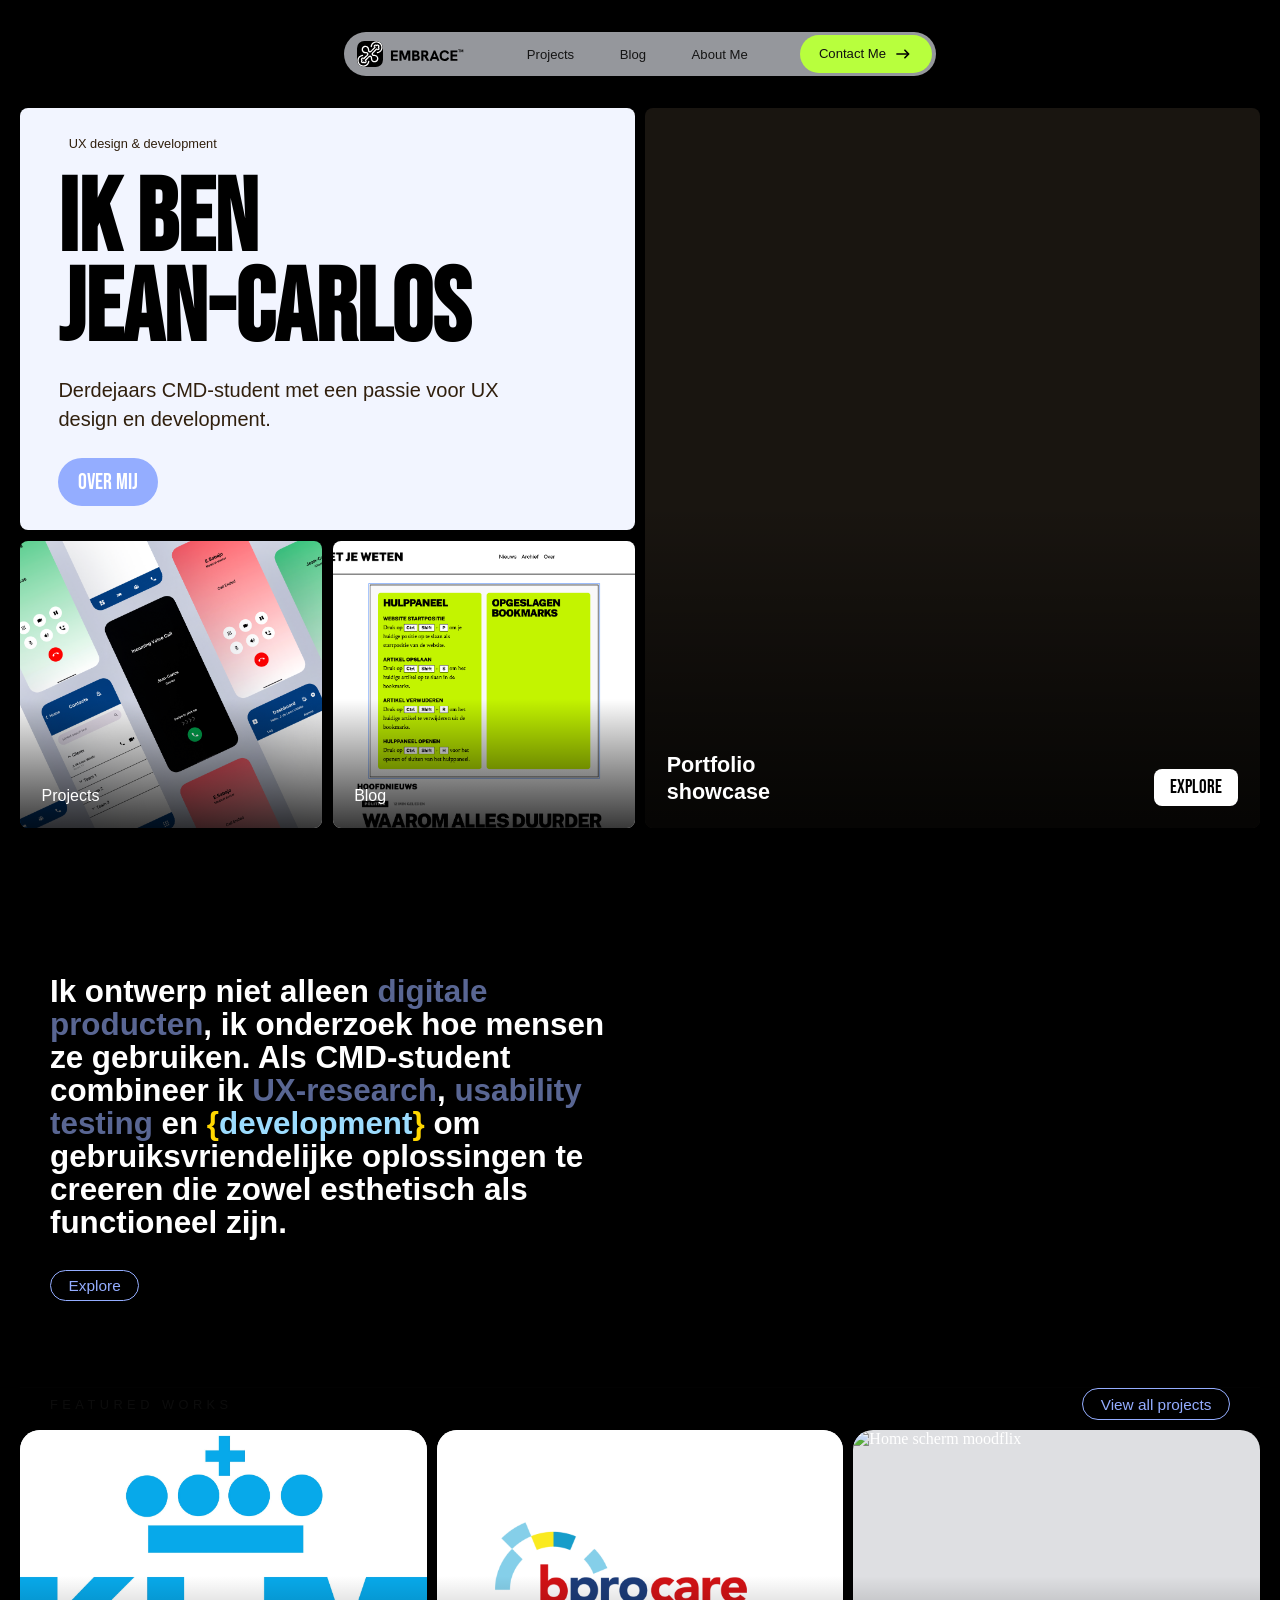
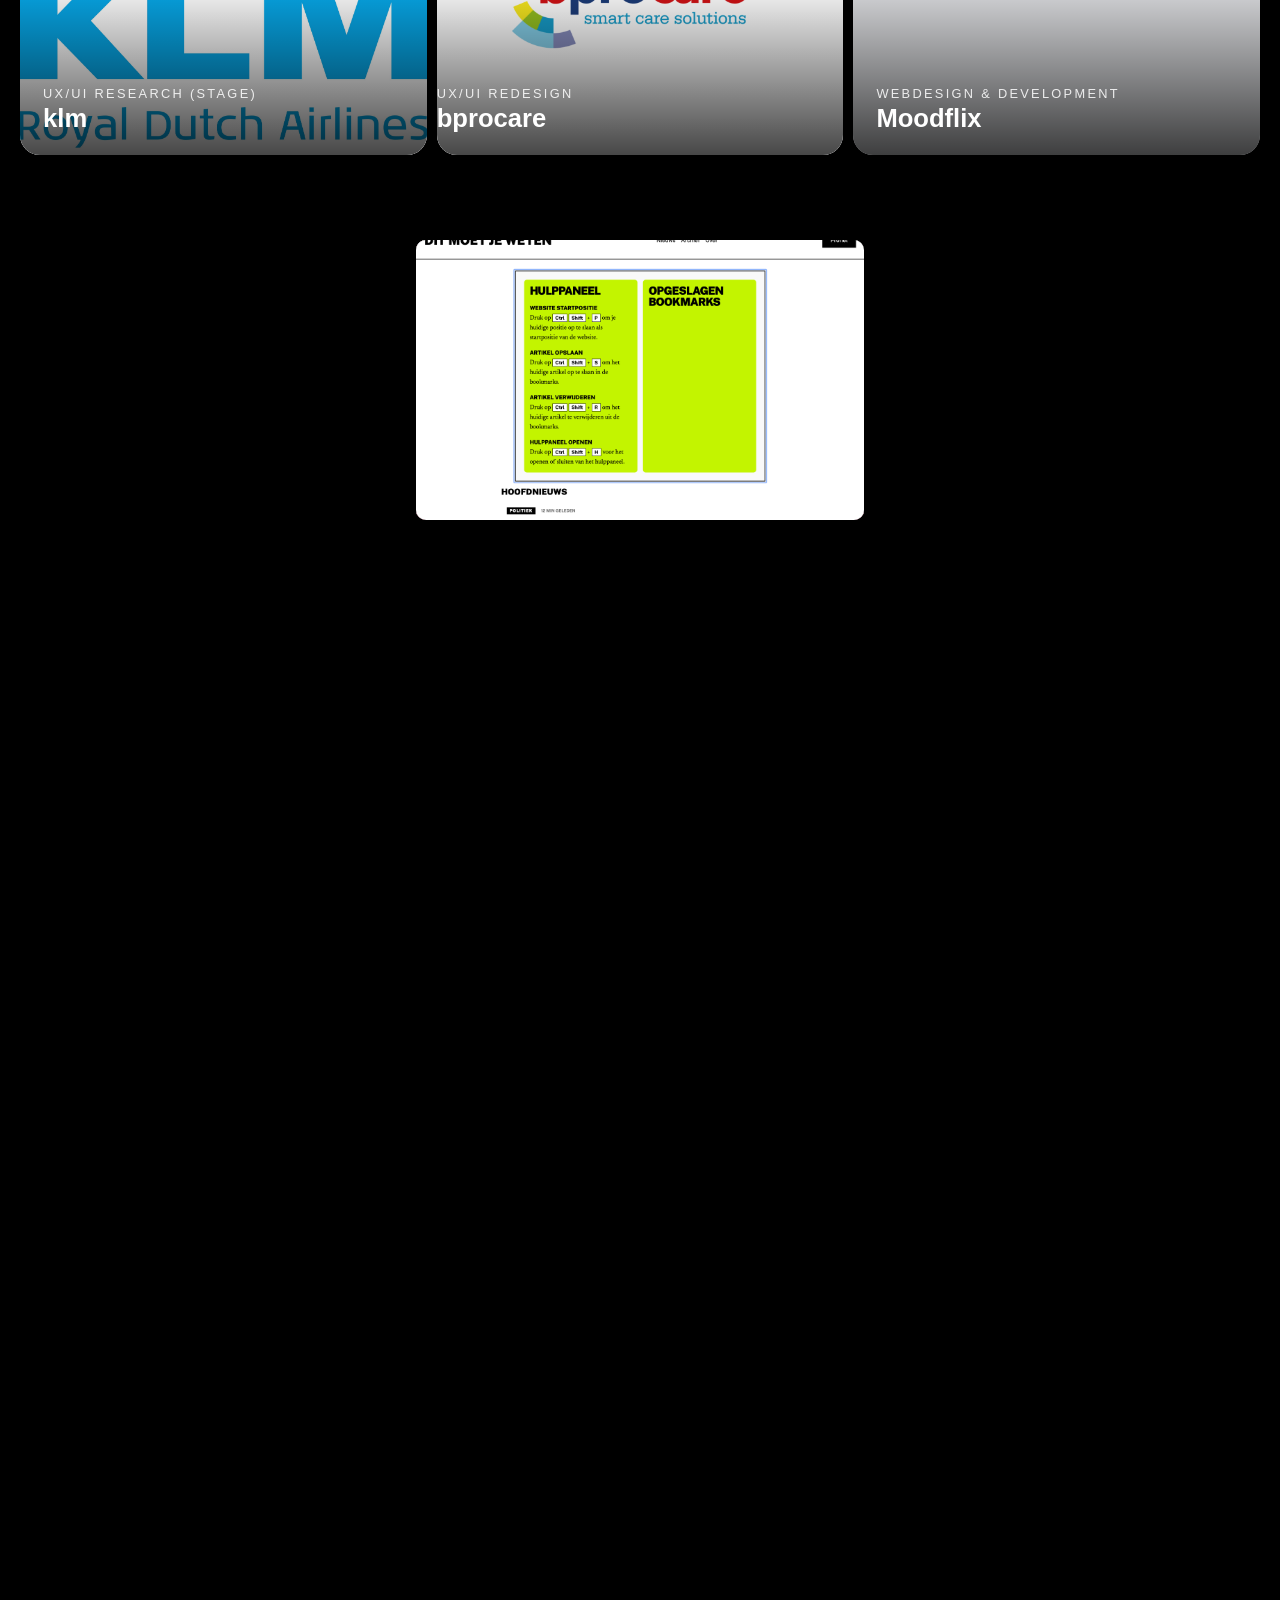
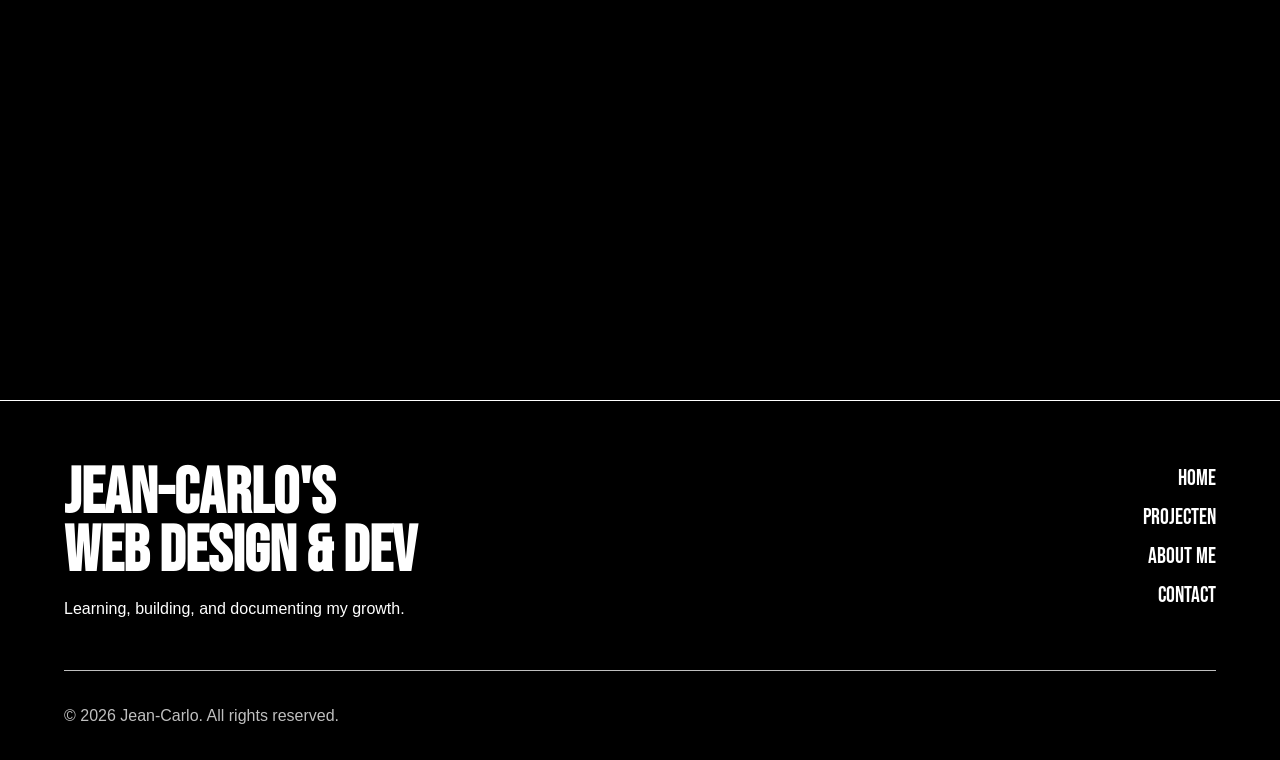
==== index.html @ e0db56c1 "Add Blog page, embed video and tweak hero/nav Add a new Blog.html stub and add the video asset used " ====
<!DOCTYPE html>
<html lang="nl">
<head>
    <meta charset="UTF-8">
    <meta name="viewport" content="width=device-width, initial-scale=1.0">
    <title>Jean-Carlos</title>
    <link rel="icon" href="images/logo.svg?v=20260613-rounded-2" type="image/svg+xml" sizes="any">
    <link rel="stylesheet" href="styles.css">
    <script src="page-loader.js" defer></script>
    <script src="hamburger.js" defer></script>
</head>
<body>
    <div id="page-loader" aria-label="Pagina laden">
        <div class="loader-code" aria-hidden="true">
            <span class="loader-brace">&lbrace;</span>
            <span class="loader-word" data-loader-text="Jean-Carlos">Jean-Carlos</span>
            <span class="loader-brace">&rbrace;</span>
        </div>
    </div>

    <header>
        <nav>
            <a class="nav-brand" href="index.html" aria-label="Jean-Carlos home">
                <img src="images/logo.svg" alt="" aria-hidden="true">
                <svg width="63" height="13" viewBox="0 0 63 13" fill="none" xmlns="http://www.w3.org/2000/svg" aria-hidden="true" focusable="false">
                    <path d="M0.756 12V3.636H6.348V5.172H2.472V6.936H6.12V8.472H2.472V10.464H6.348V12H0.756ZM7.65834 12V3.636H10.1663L12.2303 9.528H11.9183L13.9823 3.636H16.4903V12H14.7743V5.652L14.9303 5.676L12.9143 11.256H11.2463L9.21834 5.676L9.37434 5.652V12H7.65834ZM18.006 12V3.636H21.042C21.882 3.636 22.542 3.824 23.022 4.2C23.502 4.576 23.742 5.092 23.742 5.748C23.742 6.132 23.666 6.472 23.514 6.768C23.362 7.056 23.15 7.288 22.878 7.464C23.326 7.648 23.658 7.912 23.874 8.256C24.09 8.6 24.198 9.02 24.198 9.516C24.198 10.292 23.954 10.9 23.466 11.34C22.978 11.78 22.306 12 21.45 12H18.006ZM19.722 10.428H21.306C22.09 10.428 22.482 10.1 22.482 9.444C22.482 9.132 22.382 8.892 22.182 8.724C21.99 8.548 21.714 8.46 21.354 8.46H19.722V10.428ZM19.722 6.924H21.066C21.37 6.924 21.606 6.844 21.774 6.684C21.942 6.524 22.026 6.304 22.026 6.024C22.026 5.768 21.938 5.568 21.762 5.424C21.594 5.28 21.354 5.208 21.042 5.208H19.722V6.924ZM25.3888 12V3.636H28.2448C28.9328 3.636 29.4848 3.736 29.9008 3.936C30.3248 4.136 30.6328 4.42 30.8248 4.788C31.0248 5.156 31.1248 5.588 31.1248 6.084C31.1248 6.876 30.8968 7.484 30.4408 7.908C29.9928 8.332 29.3568 8.568 28.5328 8.616C28.3248 8.616 28.1208 8.616 27.9208 8.616C27.7208 8.616 27.5568 8.616 27.4288 8.616H27.1048V12H25.3888ZM29.8888 12L27.8128 8.424L29.5768 8.22L31.8808 12H29.8888ZM27.1048 7.08H28.0648C28.2968 7.08 28.5128 7.056 28.7128 7.008C28.9208 6.96 29.0848 6.868 29.2048 6.732C29.3328 6.588 29.3968 6.38 29.3968 6.108C29.3968 5.828 29.3328 5.624 29.2048 5.496C29.0848 5.36 28.9208 5.272 28.7128 5.232C28.5128 5.192 28.2968 5.172 28.0648 5.172H27.1048V7.08ZM32.0873 12L35.5073 3.636H36.7793L40.1993 12H38.3273L36.1553 6.18L33.9593 12H32.0873ZM34.4393 10.476L34.9793 8.94H37.3193L37.8713 10.476H34.4393ZM44.3315 12.204C43.5315 12.204 42.8275 12.02 42.2195 11.652C41.6115 11.284 41.1355 10.772 40.7915 10.116C40.4555 9.46 40.2875 8.692 40.2875 7.812C40.2875 6.932 40.4555 6.168 40.7915 5.52C41.1355 4.864 41.6115 4.352 42.2195 3.984C42.8275 3.616 43.5315 3.432 44.3315 3.432C45.2355 3.432 46.0115 3.66 46.6595 4.116C47.3155 4.564 47.7875 5.184 48.0755 5.976L46.4555 6.564C46.2875 6.092 46.0195 5.728 45.6515 5.472C45.2915 5.208 44.8515 5.076 44.3315 5.076C43.8595 5.076 43.4475 5.188 43.0955 5.412C42.7435 5.628 42.4715 5.94 42.2795 6.348C42.0955 6.756 42.0035 7.244 42.0035 7.812C42.0035 8.38 42.0955 8.872 42.2795 9.288C42.4715 9.696 42.7435 10.012 43.0955 10.236C43.4475 10.452 43.8595 10.56 44.3315 10.56C44.8515 10.56 45.2915 10.428 45.6515 10.164C46.0195 9.9 46.2875 9.536 46.4555 9.072L48.0755 9.66C47.7875 10.444 47.3155 11.064 46.6595 11.52C46.0115 11.976 45.2355 12.204 44.3315 12.204ZM49.1427 12V3.636H54.7347V5.172H50.8587V6.936H54.5067V8.472H50.8587V10.464H54.7347V12H49.1427Z" fill="black"/>
                    <path d="M55.989 5V3.293H55.359V2.909H57.051V3.293H56.424V5H55.989ZM57.2701 5V2.909H57.8971L58.4131 4.382H58.3351L58.8511 2.909H59.4781V5H59.0491V3.413L59.0881 3.419L58.5841 4.814H58.1671L57.6601 3.419L57.6991 3.413V5H57.2701Z" fill="black"/>
                </svg>
            </a>
            <ul>
                <li><a href="projects.html">Projects</a></li>
                <li><a href="#scroll-container">Blog</a></li>
                <li><a href="#intro-message">About Me</a></li>
            </ul>
            <button class="hamburger">
                <span></span>
                <span></span>
            </button>
            <a class="contact-button" href="https://www.linkedin.com/in/jean-carlos-de-leon-vitiello-136421220/?skipRedirect=true" target="_blank" rel="noopener noreferrer">Contact Me <span><svg xmlns="http://www.w3.org/2000/svg" width="24" height="24" viewBox="0 0 24 24" fill="none">
                <path fill-rule="evenodd" clip-rule="evenodd" d="M18.286 12C18.286 12.2652 18.1807 12.5196 17.9931 12.7071C17.8056 12.8946 17.5512 13 17.286 13L4.78601 13C4.5208 13 4.26644 12.8946 4.07891 12.7071C3.89137 12.5196 3.78601 12.2652 3.78601 12C3.78601 11.7348 3.89137 11.4804 4.07891 11.2929C4.26644 11.1054 4.5208 11 4.78601 11L17.286 11C17.5512 11 17.8056 11.1054 17.9931 11.2929C18.1807 11.4804 18.286 11.7348 18.286 12Z" fill="black"/>
                <path fill-rule="evenodd" clip-rule="evenodd" d="M19.786 12C19.786 12.2652 19.6806 12.5195 19.493 12.707L14.993 17.207C14.8055 17.3946 14.5511 17.5001 14.2859 17.5002C14.0206 17.5003 13.7662 17.395 13.5785 17.2075C13.3909 17.02 13.2854 16.7656 13.2853 16.5004C13.2852 16.2351 13.3905 15.9806 13.578 15.793L17.372 12L13.579 8.207C13.3915 8.01936 13.2862 7.76492 13.2863 7.49965C13.2864 7.23438 13.3919 6.98001 13.5795 6.79251C13.7672 6.605 14.0216 6.49971 14.2869 6.4998C14.5521 6.4999 14.8065 6.60536 14.994 6.79301L19.494 11.293C19.6812 11.4807 19.7862 11.735 19.786 12Z" fill="black"/>
                </svg></span>
            </a>
        </nav>
    </header>
        
        <main>
            <section class="hero-section" id="home">
                <div class="hero-card hero-intro-card">
                    <p class="hero-eyebrow">UX design & development</p>
                    <h1>Ik ben<br>Jean-Carlos</h1>
                    <p>Derdejaars CMD-student met een passie voor UX design en development.</p>
                    <a class="hero-cta" href="about.html">Over Mij</a>
                </div>

                <figure class="hero-card hero-media-card hero-media-small">
                    <img src="images/figmabpro.png" alt="BproCare Figma ontwerp">
                    <figcaption>Projects</figcaption>
                    <a href="projects.html"></a>
                </figure>

                <figure class="hero-card hero-media-card hero-media-small">
                    <img src="images/homepagehulppaneel.png" alt="Page Marker hulppaneel">
                    <figcaption>Blog</figcaption>
                    <a href="Blog.html"></a>
                </figure>

                <figure class="hero-card hero-media-card hero-media-feature">
                    <video autoplay muted loop playsinline preload="auto" poster="images/home-moodflix.png" aria-label="Vegan project video">
                        <source src="video/406f15be7bb64eac9892eb2c99f7ab47.mov">
                        Je browser ondersteunt deze video niet.
                    </video>
                    <figcaption>
                        <span>Portfolio showcase</span>
                        <a href="projects.html">Explore</a>
                    </figcaption>
                </figure>
            </section>

            <section class="featured-section" id="intro-message">
                <div class="featured-intro">
                    <p>Ik ontwerp niet alleen <span>digitale producten</span>, ik onderzoek hoe mensen ze gebruiken. Als CMD-student combineer ik <span>UX-research</span>, <span>usability testing</span> en <code><span class="code-brace">&lbrace;</span><span class="code-word"> development </span><span class="code-brace">&rbrace;</span></code> om gebruiksvriendelijke oplossingen te creeren die zowel esthetisch als functioneel zijn.</p>
                    <a href="projects.html">Explore</a>
                </div>

                <div class="featured-projects-header" id="projects">
                    <p>Featured Works</p>
                    <a href="projects.html">View all projects</a>
                </div>

                <div class="projects featured-projects">
                <article class="project-klm">
                    <div class="info-div">
                        <p>UX/UI Research <span>(Stage)</span></p>
                        <h2>klm</h2>
                        <p>UX/UI-onderzoek voor het PCHS-systeem van KLM.</p>
                            </div>

                    <div class="image-div">
                        <img src="images/KLM-Logo.jpg" alt="KLM Cargo Logo">
                    </div>
                </article>

                <article class="article-reverse project-bprocare">
                    <div class="info-div">
                        <p>UX/UI Redesign</p>
                        <h2>bprocare</h2>
                        <p>Herontwerp van de BproCare-app en de gebruikerservaring vereenvoudigen.</p>
                    </div>

                    <div class="image-div">
                        <img src="images/Bprocare.png" alt="Bprocare Logo">
                    </div>
                </article>

                <article class="project-moodflix">
                    <div class="info-div">
                        <p>webdesign & development</p>
                        <h2>Moodflix</h2>
                        <p>Ontwikkeling van een website die meerdere API's combineert voor gepersonaliseerde content.</p>
                    </div>

                    <div class="image-div">
                        <img src="images/home-moodflix.png" alt="Home scherm moodflix">
                    </div>
                </article>

                </div>
            </section>

            <section id="scroll-container">
                <div class="scroll-scene">
                    <div class="scroll-text">
                        <h2>Bekijk mijn <br> favoriete projecten</h2>
                        <p>Welkom bij het overzicht van mijn favoriete projecten. Hier krijg je een indruk van het werk waar ik het meest trots op ben. Deze projecten laten mijn passie, vaardigheden en aandacht voor kwaliteit zien.</p>
                        <a href="projects.html">Bekijk alle projecten</a>
                    </div>

                    <div class="image-group">
                        <img src="images/boekenzoeker.png" alt="Boekenzoeker project">
                        <img src="images/at5.png" alt="AT5 project">
                        <img src="images/fittogether.jpg" alt="FitTogether project">
                        <img src="images/figmabpro.png" alt="BproCare Figma ontwerp">
                        <img src="images/home-moodflix.png" alt="Moodflix homepage">
                        <img src="images/film.png" alt="Moodflix film detail">
                        <img src="images/studentcity.jpg" alt="StudentCity project">
                        <img src="images/homepagehulppaneel.png" alt="Homepage hulppaneel">
                    </div>
                </div>
            </section>

        </main>

    <footer>
        <div>
            <h2>Jean-Carlo's<br>Web design & Dev</h2>
            <p>Learning, building, and documenting my growth.</p>
        </div>

        <nav aria-label="Footer navigation">
            <a href="#home">Home</a>
            <a href="projects.html">Projecten</a>
            <a href="#intro-message">About Me</a>
            <a href="https://www.linkedin.com/in/jean-carlos-de-leon-vitiello-136421220/?skipRedirect=true" target="_blank" rel="noopener noreferrer">Contact</a>
        </nav>

        <p>© 2026 Jean-Carlo. All rights reserved.</p>
    </footer>
    
</body>
</html>
---- styles.css ----
@font-face {
    font-family: "BebasNeue";
    src: url("fonts/BebasNeue-Regular.woff2") format("woff2");
}

html {
    scroll-behavior: smooth;
}

* {
    margin: 0;
    padding: 0;
    box-sizing: border-box;
}

body {
    background-color: var(--primairy-color);
    color: var(--secondary-color);
    max-width: 1536px;
    margin: 0 auto;
    overflow-x: hidden;
}

main {
    width: 100%;
    height: min-content;
    margin: 0;
    padding: 0;
}

main > section {
    width: 100%;
    height: min-content;
    margin: 0;
}

main > * + * {
    margin-top: var(--section-gap);
}

#page-loader {
    position: fixed;
    inset: 0;
    z-index: 9999;
    display: grid;
    place-items: center;
    background-color: var(--primairy-color);
    color: var(--secondary-color);
    transition: opacity 0.6s ease, visibility 0.6s ease;
}

#page-loader.is-hidden {
    opacity: 0;
    visibility: hidden;
}

.loader-code {
    display: inline-flex;
    align-items: center;
    gap: 0.15em;
    font-family: var(--font-primary);
    font-size: clamp(3rem, 10vw, 8rem);
    line-height: 1;
    animation: loader-pop 1.2s ease-in-out infinite;
}

.loader-brace {
    color: #ffd700;
    animation: loader-brace 1.2s ease-in-out infinite;
}

.loader-word {
    color: var(--secondary-color);
    text-shadow: 0 0 1.5rem rgba(255, 255, 255, 0.75);
}

@keyframes loader-pop {
    0%,
    100% {
        opacity: 0.65;
        transform: scale(0.96);
    }

    50% {
        opacity: 1;
        transform: scale(1);
    }
}

@keyframes loader-brace {
    0%,
    100% {
        color: #ffd700;
        transform: translateX(0);
    }

    50% {
        color: #a259ff;
        transform: translateX(var(--brace-offset, 0));
    }
}

.loader-brace:first-child {
    --brace-offset: -0.15em;
}

.loader-brace:last-child {
    --brace-offset: 0.15em;
}


:root {
    /* Colors */
    --primairy-color: #000;
    --secondary-color: #fff;
    --text-color: ;
    --accent-color: #d88c3a;
    --accent-soft-color: #f2dcc3;
    --card-surface-color: #1f1a14;
    --button-color: #94ADFF;

    /* Fonts */
    --font-primary: "BebasNeue", sans-serif;
    --secondairy-font: "Arial", sans-serif;

    /* Font sizes */
    --font-size-h1: clamp(4rem, 12vw, 8rem);
    --font-size-h2: clamp(2.5rem, 6vw, 5rem);
    --font-size-h3: clamp(1.5rem, 3vw, 2rem);
    --text-size: clamp(0.9rem, 2vw, 2rem);
    --featured-intro-font-size: calc(1.4rem + 0.7vw);

    /* Gradients */

    
    /* Spacing */
    --page-padding: clamp(1rem, 5vw, 5rem);
    --section-gap: clamp(4rem, 9vw, 8rem);
    --section-spacing: 0 var(--page-padding);
    --content-max-with: 72rem;
    --content-padding: 5rem var(--page-padding);
    --header-height: 12vh;
}








/* Header code */
header {
    position: sticky;
    top: 0;
    z-index: 1000;
    height: var(--header-height);
    width: 100%;
    align-content: center;
    padding: clamp(0.45rem, 1vw, 0.75rem) var(--page-padding);
}

header nav{
    display: flex;
    flex-flow: row;
    flex: none;
    justify-content: center;
    align-items: center;
    gap: clamp(0.85rem, 1.6vw, 1.25rem);
    width: min-content;
    height: min-content;
    margin-inline: auto;
    padding: 0.22rem;
    overflow: visible;
    border-radius: 30px;
    background-color: rgba(212, 215, 222, 0.7);
    opacity: 1;
    backdrop-filter: blur(9px);
    box-shadow: rgba(255, 255, 255, 0.08) 0px 0.362176px 0.362176px -1.375px inset, rgba(255, 255, 255, 0.07) 0px 3px 3px -2.75px inset;
    color: #151515;

    a {
        text-decoration: none;
        color: inherit;
    }

    .nav-brand {
        flex: 0 0 auto;
        display: inline-flex;
        align-items: center;
        gap: 0.45rem;
        height: clamp(1.55rem, 2.2vw, 1.9rem);
        margin-left: 0.6rem;
        margin-right: clamp(0.75rem, 1.5vw, 1.25rem);
        padding: 0 0.45rem 0 0;
    }

    .nav-brand img {
        display: block;
        width: clamp(1.4rem, 2vw, 1.7rem);
        height: clamp(1.4rem, 2vw, 1.7rem);
        border-radius: 0.45rem;
    }

    .nav-brand svg {
        display: block;
        width: clamp(4.85rem, 6vw, 5.5rem);
        height: auto;
    }

    ul {
        display: flex;
        flex-direction: row;
        align-items: center;
        gap: clamp(0.85rem, 1.6vw, 1.25rem);
        width: min-content;
        height: min-content;
        margin-left: 0;

        li {
            display: flex;
            align-items: center;
            justify-content: center;
            list-style: none;
            font-family: var(--secondairy-font);
            font-size: clamp(0.82rem, 1vw, 0.95rem);
            color: #151515;
            cursor: pointer;
            white-space: nowrap;
        }

        li a {
            position: relative;
            display: flex;
            align-items: center;
            height: min-content;
            padding: 0.45rem 0.8rem;
            border-radius: 100px;
            transition: background-color 0.25s ease;
        }

        li a:hover {
            background-color: rgba(255, 255, 255, 0.45);
        }
    }

    .contact-button {
        position: relative;
        display: flex;
        align-items: center;
        justify-content: center;
        gap: 0.45rem;
        height: min-content;
        line-height: 1;
        padding: 0.55rem 1.2rem;
        border-radius: 100px;
        background-color: #b8ff3d;
        color: #101010;
        font-family: var(--secondairy-font);
        font-size: clamp(0.82rem, 1vw, 0.95rem);
        white-space: nowrap;
        margin-left: clamp(0.75rem, 1.5vw, 1.25rem);
        transition: background-color 0.25s ease, transform 0.25s ease;
    }

    .contact-button span {
        display: inline-flex;
        align-items: center;
        justify-content: center;
        width: 1.25rem;
        height: 1.25rem;
    }

    .contact-button svg {
        display: block;
        width: 100%;
        height: 100%;
    }

    .contact-button:hover {
        background-color: #a9f02f;
        transform: translateY(-0.08rem);
    }

    .hamburger {
        position: relative;
        display: flex;
        flex-direction: column;
        justify-content: center;
        align-items: center;
        gap: 5px;
        cursor: pointer;
        width: 70px;
        height: 70px;
        border: none;
        background: none;
        z-index: 1002;
        display: none;

        span {
            display: block;
            width: 28px;
            height: 2px;
            background-color: #151515;
            border-radius: 2px;
        }
    }
}








/* hero section */
.hero-section {
        position: relative;
        height: calc(100vh - var(--header-height));
        display: grid;
        grid-template-columns: repeat(4, minmax(0, 1fr));
        grid-template-rows: minmax(18rem, 1.25fr) minmax(13rem, 0.85fr);
        gap: clamp(0.35rem, 0.8vw, 0.7rem);
        width: 100vw;
        margin-left: calc(50% - 50vw);
        margin-right: calc(50% - 50vw);
        padding: 0 20px clamp(3rem, 8vh, 6rem);

        .hero-card {
            position: relative;
            overflow: hidden;
            border-radius: 8px;
            background-color: color-mix(in srgb, var(--card-surface-color) 82%, transparent);
        }

        .hero-intro-card {
            grid-column: 1 / 3;
            grid-row: 1;
            display: flex;
            flex-direction: column;
            justify-content: center;
            align-items: left;
            gap: clamp(0.75rem, 1.6vw, 1.25rem);
            padding: clamp(1.25rem, 3vw, 2.5rem);
            text-align: left;
            background-color: color-mix(in srgb, var(--secondary-color) 88%, var(--button-color));
        }

        .hero-eyebrow {
            width: fit-content;
            padding: 0.35rem 0.65rem;
            border-radius: 100px;
            color: color-mix(in srgb, var(--primairy-color) 78%, var(--accent-color));
            font-family: var(--secondairy-font);
            font-size: clamp(0.75rem, 1vw, 0.95rem);
            line-height: 1;
        }

        h1 {
            font-family: var(--font-primary);
            font-size: clamp(4rem, 8vw, 7.5rem);
            color: var(--primairy-color);
            line-height: 0.88;
        }

        p {
            max-width: 28rem;
            font-family: var(--secondairy-font);
            font-size: clamp(1rem, 1.6vw, 1.25rem);
            line-height: 1.45;
            color: color-mix(in srgb, var(--primairy-color) 78%, var(--accent-color));
        }

        .hero-cta {
            position: relative;
            isolation: isolate;
            overflow: hidden;
            display: inline-flex;
            align-items: center;
            justify-content: center;
            width: fit-content;
            min-height: 3rem;
            margin-top: 0.25rem;
            padding-inline: 1.25rem;
            border-radius: 100px;
            background-color: var(--button-color);
            color: var(--secondary-color);
            font-family: var(--font-primary);
            font-size: clamp(1.1rem, 2vw, 1.4rem);
            text-decoration: none;
            transition: transform 0.3s ease;
        }

        .hero-cta::before {
            content: "";
            position: absolute;
            inset: 0;
            background-color: var(--accent-color);
            z-index: -1;
            transform: translateX(-105%) skewX(-18deg);
            transform-origin: left center;
            transition: transform 0.45s ease;
        }

        .hero-cta:hover {
            transform: translateY(-0.15rem);
        }

        .hero-cta:hover::before {
            transform: translateX(0) skewX(-18deg);
        }

        .hero-media-card {
            min-height: 0;
        }

        .hero-media-small {
            grid-row: 2;
        }

        .hero-media-feature {
            grid-column: 3 / 5;
            grid-row: 1 / 3;
        }

        .hero-media-card img,
        .hero-media-card video {
            display: block;
            width: 100%;
            height: 100%;
            object-fit: cover;
            transition: transform 0.5s ease, filter 0.5s ease;
        }

        .hero-media-card::after {
            content: "";
            position: absolute;
            inset: auto 0 0;
            height: 45%;
            background: linear-gradient(to top, rgba(0, 0, 0, 0.78), transparent);
            pointer-events: none;
        }

        .hero-media-card figcaption {
            position: absolute;
            left: clamp(0.85rem, 2vw, 1.35rem);
            right: clamp(0.85rem, 2vw, 1.35rem);
            bottom: clamp(0.85rem, 2vw, 1.35rem);
            z-index: 1;
            display: flex;
            align-items: center;
            justify-content: space-between;
            gap: 1rem;
            color: var(--secondary-color);
            font-family: var(--secondairy-font);
            font-size: clamp(0.9rem, 1.3vw, 1rem);
            line-height: 1.25;
        }

        .hero-media-feature figcaption {
            align-items: flex-end;
        }

        .hero-media-feature figcaption span {
            max-width: 12rem;
            font-size: clamp(1rem, 1.7vw, 1.35rem);
            font-weight: 700;
        }

        .hero-media-feature figcaption a {
            display: inline-flex;
            align-items: center;
            justify-content: center;
            min-height: 2.35rem;
            padding-inline: 1rem;
            border-radius: 8px;
            background-color: var(--secondary-color);
            color: var(--primairy-color);
            font-family: var(--font-primary);
            font-size: clamp(1rem, 1.5vw, 1.25rem);
            text-decoration: none;
        }

        .hero-media-card:hover img,
        .hero-media-card:hover video {
            filter: saturate(1.12) contrast(1.04);
            transform: scale(1.04);
        }
    }

    @media (max-width: 980px) {
        .hero-section {
            grid-template-columns: repeat(2, minmax(0, 1fr));
            grid-template-rows: minmax(24rem, auto) minmax(13rem, 1fr) minmax(24rem, 1fr);

            .hero-intro-card,
            .hero-media-feature {
                grid-column: 1 / -1;
            }

            .hero-intro-card {
                grid-row: auto;
                min-height: 24rem;
            }

            .hero-media-small {
                grid-row: auto;
            }

            .hero-media-feature {
                grid-row: auto;
            }
        }
    }

    @media (max-width: 620px) {
        .hero-section {
            height: auto;
            min-height: calc(100vh - var(--header-height));
            padding-top: 0.75rem;
            grid-template-columns: 1fr;
            grid-template-rows: auto;

            .hero-card {
                min-height: 13rem;
            }

            .hero-intro-card {
                min-height: 30rem;
            }

            .hero-media-feature,
            .hero-media-small {
                grid-column: auto;
                grid-row: auto;
            }
        }
    }

.featured-section {
    height: 100vh;
    min-height: 100vh;
    display: flex;
    flex: 0 0 auto;
    flex-flow: column;
    place-content: flex-start;
    align-items: flex-start;
    gap: 10px;
    overflow: hidden;
    width: 100vw;
    margin-left: calc(50% - 50vw);
    margin-right: calc(50% - 50vw);
    padding: 0 20px clamp(2rem, 5vh, 4rem);
    position: relative;
    z-index: 2;
    color: var(--secondary-color);
}

.featured-intro {
    display: flex;
    flex: 1 0 0px;
    flex-flow: column;
    place-content: flex-start center;
    align-items: flex-start;
    gap: 30px;
    width: 50%;
    height: 1px;
    overflow: hidden;
    padding: 0 30px;
    position: relative;
    z-index: 4;
}

.featured-intro p {
	font-size: var(--featured-intro-font-size);
	font-family: var(--secondairy-font);
    font-weight: 600;
    line-height: 1.05;

	span {
		color: color-mix(in srgb, var(--button-color) 55%, #101010);
	}

	code {
		font-family: inherit;
		font-size: inherit;
	}

	.code-brace {
		color: #ffd700;
		display: inline-block;
		transition: color 0.3s ease, transform 0.3s ease;
	}

	.code-word {
		color: #9cdcfe;
		display: inline-block;
		transition: color 0.3s ease, text-shadow 0.3s ease, transform 0.3s ease;
	}

	code:hover .code-brace {
		color: #a259ff;
	}

	code:hover .code-brace:first-child {
		transform: translateX(-0.18em);
	}

	code:hover .code-brace:last-child {
		transform: translateX(0.18em);
	}

	code:hover .code-word {
		color: #5fb3dc;
		text-shadow: 0 0 0.75rem rgba(156, 220, 254, 0.8);
		transform: scale(0.92);
	}
}

.featured-intro a,
.featured-projects-header a {
    width: fit-content;
    padding: 0.45rem 1.1rem;
    border: 1px solid var(--button-color);
    border-radius: 100px;
    color: var(--button-color);
    font-family: var(--secondairy-font);
    font-size: clamp(0.9rem, 1.2vw, 1rem);
    line-height: 1;
    text-decoration: none;
    transition: background-color 0.25s ease, color 0.25s ease, transform 0.25s ease;
}

.featured-intro a:hover,
.featured-projects-header a:hover {
    background-color: var(--button-color);
    color: #101010;
    transform: translateY(-0.08rem);
}

.featured-projects-header {
    display: flex;
    align-items: center;
    justify-content: space-between;
    align-items: center;
    height: min-content;
    overflow: hidden;
    padding: 0 30px;
    border-top: 1px solid rgba(16, 16, 16, 0.18);
    position: relative;
    width: 100%;
}

.featured-projects-header p {
    font-family: var(--secondairy-font);
    font-size: clamp(0.78rem, 1vw, 0.95rem);
    letter-spacing: 0.35em;
    text-transform: uppercase;
    color: rgba(16, 16, 16, 0.72);
}












/* projecten */
    .projects {
		width: 100%;
	}

    article {
        position: relative;
        isolation: isolate;
        display: flex;
        flex-direction: row;
        align-items: stretch;
        gap: clamp(3rem, 7vw, 7rem);
        width: 100%;
        padding-block: clamp(2rem, 5vw, 5rem);
    }

    article::before,
    article::after {
        content: "";
        position: absolute;
        top: 50%;
        right: clamp(1rem, 5vw, 4rem);
        width: clamp(8rem, 22vw, 18rem);
        aspect-ratio: 16 / 10;
        background-image: var(--project-before-image);
        background-size: cover;
        background-position: center;
        border-radius: 10px;
        opacity: 0;
        pointer-events: none;
        z-index: -1;
        transform: translateY(-20%) rotate(0deg) scale(0.92);
        box-shadow: 0 0 0 rgba(0, 0, 0, 0);
        transition: transform 0.45s ease, opacity 0.35s ease, box-shadow 0.35s ease, filter 0.35s ease;
    }

    article::after {
        background-image: var(--project-after-image);
        right: clamp(4rem, 13vw, 12rem);
        transform: translateY(-15%) rotate(0deg) scale(0.88);
        transition-delay: 0.06s;
    }

    .project-klm {
        --project-before-image: url("images/KLM-Logo.jpg");
        --project-after-image: url("images/mijn-klm-selfie.jpg");
    }

    .project-bprocare {
        --project-before-image: url("images/figmabpro.png");
        --project-after-image: url("images/logobpro.png");
    }

    .project-moodflix {
        --project-before-image: url("images/cast.png");
        --project-after-image: url("images/film.png");
    }

    .project-pagemarker {
        --project-before-image: url("images/homepagehulppaneel.png");
        --project-after-image: url("images/hulppaneel.png");
    }

    article:hover::before {
        opacity: 0.9;
        filter: saturate(1.08);
        box-shadow: 0 0 2rem color-mix(in srgb, var(--accent-color) 45%, transparent);
        transform: translate(10%, -150%) rotate(10deg) scale(1);
    }

    article:hover::after {
        opacity: 0.7;
        filter: saturate(1.08);
        box-shadow: 0 0 1.75rem color-mix(in srgb, var(--accent-color) 35%, transparent);
        transform: translate(-10%, -140%) rotate(-10deg) scale(0.95);
    }

    article + article {
        margin-top: clamp(3rem, 7vw, 6rem);
    }

    .info-div {
        display: flex;
        flex-direction: column;
        justify-content: center;
        width: 52%;
        box-sizing: border-box;
        font-family: var(--secondairy-font);

        p:nth-of-type(1) {
            font-family: var(--font-primary);
            font-size: var(--font-size-h3);

        }

        p:nth-of-type(2) {
            padding-bottom: 1rem;
            font-size: var(--text-size);
        }
        
        h2 {
            font-family: var(--font-primary);
            padding: 1rem 0 0.5rem 0;
            font-size: var(--font-size-h2);
        }

        a {
            text-decoration: none;
            color: var(--secondary-color);
            display: flex;
            align-items: center;
            width: fit-content;

            span:nth-child(1) {
                width: clamp(0.75rem, 1.4vw, 1.4rem);
                height: clamp(0.75rem, 1.4vw, 1.4rem);
                border-radius: 100px;
                background-color: var(--button-color);
                margin-right: 0.75vw;
                transition: background-color 0.35s ease, transform 0.35s ease;
            }

            span:nth-child(2) {
                position: relative;
            }

            span:nth-child(2)::after {
                content: "";
                position: absolute;
                left: 0;
                right: 0;
                bottom: -0.35rem;
                height: 2px;
                background-color: var(--button-color);
                transform: scaleX(0);
                transform-origin: left center;
                transition: transform 0.35s ease, background-color 0.35s ease 0.15s;
            }

            &:hover span:nth-child(2)::after {
                background-color: var(--accent-color);
                transform: scaleX(1);
            }

            &:hover span:nth-child(1) {
                background-color: var(--accent-color);
                transform: scale(1.25);
            }
        }

    }

    .image-div {
        width: 56%;
        height: clamp(16rem, 28vw, 26rem);
        overflow: hidden;
        border-radius: 10px;
        box-shadow: 0 0 0 rgba(0, 0, 0, 0);
        transition: transform 0.45s ease, box-shadow 0.35s ease, filter 0.35s ease;

        img {
            display: block;
            width: 100%;
            height: 100%;
            object-fit: cover;
        }
    }

    article:hover .image-div {
        transform: translateY(2.5rem);
        filter: saturate(1.08);
        box-shadow:
            0 0 2.5rem color-mix(in srgb, var(--accent-color) 45%, transparent),
            0 1.4rem 3rem rgba(0, 0, 0, 0.18);
    }

    .featured-projects {
        display: flex;
        flex: 0 0 auto;
        flex-flow: row;
        place-content: flex-end flex-start;
        align-items: flex-end;
        gap: 10px;
        width: 100%;
        height: 38%;
        overflow: visible;
        position: relative;
        z-index: 4;
        color: var(--secondary-color);
    }

    .featured-section article,
    .featured-section .article-reverse {
        flex: 1 1 0;
        height: 100%;
        max-width: 34rem;
        min-height: 0;
        padding: 0;
        flex-direction: column-reverse;
        gap: 0;
        border-radius: 20px;
        overflow: hidden;
        background-color: #dedfe2;
    }

    .featured-section article::before,
    .featured-section article::after {
        display: none;
    }

    .featured-section article + article {
        margin-top: 0;
    }

    .featured-section .image-div {
        position: absolute;
        inset: 0;
        width: 100%;
        height: 100%;
        border-radius: 0;
        box-shadow: none;
        transition: transform 0.45s ease, filter 0.35s ease;
    }

    .featured-section article:hover .image-div {
        transform: scale(1.04);
        box-shadow: none;
    }

    .featured-section .image-div::after {
        content: "";
        position: absolute;
        inset: auto 0 0;
        height: 55%;
        background: linear-gradient(to top, rgba(0, 0, 0, 0.72), transparent);
        pointer-events: none;
    }

    .featured-section .info-div {
        position: relative;
        z-index: 1;
        justify-content: flex-end;
        width: 100%;
        min-height: 100%;
        padding: clamp(1rem, 1.8vw, 1.5rem);
        color: var(--secondary-color);
        pointer-events: none;
    }

    .featured-section .info-div p:nth-of-type(1) {
        font-family: var(--secondairy-font);
        font-size: clamp(0.72rem, 1vw, 0.9rem);
        letter-spacing: 0.18em;
        text-transform: uppercase;
        opacity: 0.86;
    }

    .featured-section .info-div h2 {
        padding: 0.35rem 0 0;
        font-family: var(--secondairy-font);
        font-size: clamp(1.25rem, 2vw, 1.85rem);
        line-height: 1;
        text-transform: none;
    }

    .featured-section .info-div p:nth-of-type(2) {
        display: none;
    }

    @media (max-width: 1100px) {
        .featured-intro {
            margin-left: 0;
            padding-top: clamp(2rem, 8vw, 5rem);
        }

        .featured-projects {
            grid-template-columns: repeat(2, minmax(0, 1fr));
        }
    }

    @media (max-width: 620px) {
        .featured-section {
            grid-template-rows: auto auto auto;
        }

        .featured-projects-header {
            align-items: flex-start;
            flex-direction: column;
        }

        .featured-projects {
            grid-template-columns: 1fr;
        }
    }

    .article-reverse {
        flex-direction: row-reverse;

        .info-div {
            padding-left: 0;
        }
    }

    .article-reverse::before {
        right: auto;
        left: clamp(1rem, 5vw, 4rem);
    }

    .article-reverse::after {
        right: auto;
        left: clamp(4rem, 13vw, 12rem);
    }

    .article-reverse:hover::before {
        transform: translate(-10%, -150%) rotate(-10deg) scale(1);
    }

    .article-reverse:hover::after {
        transform: translate(10%, -140%) rotate(10deg) scale(0.95);
    }

    @media (max-width: 768px) {
        article,
        .article-reverse {
            flex-direction: column;
            gap: 1.5rem;
        }

        article::before,
        article::after {
            display: none;
        }

        .info-div,
        .image-div {
            width: 100%;
        }

        .image-div {
            max-height: none;
            aspect-ratio: 4 / 3;
        }
    }

    /* cards */
    /* .cards {
        display: flex;
        flex-wrap: wrap;
        gap: 2rem;
        color: var(--secondary-color);
        padding: 5rem 0;
        margin: var(--section-spacing);

        h2 {
            width: 100%;
            font-family: var(--font-primary);
            font-size: var(--font-size-h2);
        }

        >div {
            display: flex;
            flex-direction: column;
            justify-content: space-between;
            width: calc((100% - 4rem) / 3);
            min-height: 18rem;
            padding: 2rem;
            border: 1px solid var(--secondary-color);
            border-radius: 0.75rem;
        }

        h3 {
            font-family: var(--font-primary);
            font-size: var(--font-size-h3);
        }
    } */




    
    /* scroll annimatie  */
    #scroll-container {
		min-height: 200vh;
    	position: relative;
		padding-top: 20vh;
		view-timeline-name: --favorite-projects;
		view-timeline-axis: block;
	}

	.scroll-scene {
		position: sticky;
		top: 50vh;
		min-height: 32rem;
		display: grid;
		place-items: center;
		transform: translateY(-50%);
	}

	.scroll-text {
		grid-area: 1 / 1;
		z-index: -1;
		max-width: 45rem;
		text-align: center;
		opacity: 0;
		animation: text-appear linear forwards;
		animation-timeline: --favorite-projects;
		animation-range: entry 99% cover 50%;
	}

	.scroll-text h2 {
		font-family: var(--font-primary);
		font-size: var(--font-size-h2);
	}

	.scroll-text p {
		max-width: 34rem;
		margin: 1rem auto 0;
		font-family: var(--secondairy-font);
		font-size: var(--text-size);
		line-height: 1.5;
	}

	.scroll-text a {
		position: relative;
		isolation: isolate;
		overflow: hidden;
		display: inline-flex;
		align-items: center;
		justify-content: center;
		min-width: clamp(9rem, 15vw, 13rem);
		min-height: clamp(2.5rem, 4vw, 3.25rem);
		margin-top: 1rem;
		padding-inline: clamp(1.1rem, 2vw, 1.75rem);
		border-radius: 100px;
		background-color: var(--button-color);
		color: var(--secondary-color);
		font-family: var(--font-primary);
		font-size: clamp(1.1rem, 2vw, 1.5rem);
		text-decoration: none;
		transition: transform 0.3s ease;
	}

	.scroll-text a::before {
		content: "";
		position: absolute;
		top: 0;
		bottom: 0;
		left: -20%;
		width: 140%;
		background-color: var(--accent-color);
		z-index: -1;
		transform: translateX(-100%) skewX(-18deg);
		transform-origin: left center;
		transition: transform 0.45s ease;
	}

	.scroll-text a:hover {
		transform: translateY(-0.15rem);
	}

	.scroll-text a:hover::before {
		transform: translateX(0) skewX(-18deg);
	}

	.image-group {
		grid-area: 1 / 1;
		z-index: 0;
		display: grid;
		place-items: center;
	}

	.image-group img {
		grid-area: 1 / 1;
		width: clamp(12rem, 35vw, 32rem);
		aspect-ratio: 16 / 10;
		object-fit: cover;
		border-radius: 10px;
		animation: image-away linear forwards;
		animation-timeline: --favorite-projects;
		animation-range: entry 70% cover 55%;
	}

	@keyframes image-away {
		to {
			transform: translate(var(--x, 0), var(--y, -8rem)) rotate(var(--r, 0deg)) scale(0.5);
		}
	}

	@keyframes text-appear {
		to {
			opacity: 1;
		}
	}

	.image-group img:nth-child(1) {
		--x: clamp(-34rem, -40vw, -16rem);
		--y: clamp(-17rem, -20vw, -9rem);
	}

	.image-group img:nth-child(2) {
		--x: clamp(3rem, 7vw, 10rem);
		--y: clamp(-24rem, -30vw, -13rem);
	}

	.image-group img:nth-child(3) {
		--x: clamp(10rem, 52vw, 32rem);
		--y: clamp(-19rem, -23vw, -10rem);
	}

	.image-group img:nth-child(4) {
		--x: clamp(20rem, 42vw, 38rem);
		--y: clamp(2rem, 4vw, 5rem);
	}

	.image-group img:nth-child(5) {
		--x: clamp(20rem, 40vw, 36rem);
		--y: clamp(14rem, 22vw, 22rem);
	}

	.image-group img:nth-child(6) {
		--x: clamp(10rem, 16vw, 18rem);
		--y: clamp(18rem, 28vw, 26rem);
	}

	.image-group img:nth-child(7) {
		--x: clamp(-32rem, -38vw, -16rem);
		--y: clamp(16rem, 26vw, 24rem);
	}

	.image-group img:nth-child(8) {
		--x: clamp(-38rem, -46vw, -19rem);
		--y: clamp(3rem, 7vw, 9rem);
	}




    




/* footer code */
footer {
    display: grid;
    grid-template-columns: 1fr auto;
    gap: 3rem;
    padding: 4rem 5vw 2rem;
    color: var(--secondary-color);
    border-top: solid 1px var(--secondary-color);

    div {
        max-width: 32rem;
    }

    h2 {
        font-family: var(--font-primary);
        font-size: clamp(2rem, 5vw, 4rem);
        line-height: 0.9;
        margin-bottom: 1rem;
    }

    p {
        font-family: var(--secondairy-font);
        font-size: clamp(0.9rem, 1.5vw, 1rem);
        line-height: 1.6;
    }

    nav {
        display: flex;
        flex-direction: column;
        gap: 0.75rem;
        align-items: flex-end;
    }

    a {
        position: relative;
        color: inherit;
        font-family: var(--font-primary);
        font-size: clamp(1.1rem, 2vw, 1.4rem);
        text-decoration: none;
    }

    a::after {
        content: "";
        position: absolute;
        left: 0;
        right: 0;
        bottom: -0.10rem;
        height: 2px;
        background-color: var(--button-color);
        transform: scaleX(0);
        transform-origin: left center;
        transition: transform 0.35s ease, background-color 0.35s ease 0.15s;
    }

    a:hover::after {
        background-color: var(--accent-color);
        transform: scaleX(1);
    }

    >p {
        grid-column: 1 / -1;
        padding-top: 2rem;
        border-top: 1px solid var(--secondary-color);
        opacity: 0.75;
    }
}





@media (max-width: 700px) {

    header nav .hamburger {
        display: flex;
        width: 2.75rem;
        height: 2.75rem;
    }

    header nav .contact-button {
        position: relative;
        z-index: 1002;
        padding: 0.75rem 0.95rem;
        font-size: 0.82rem;
    }

    header nav ul {
        z-index: 1001;
        background-color: var(--secondary-color);
        color: var(--primairy-color);
        position: absolute;
        width: calc(100vw - (var(--page-padding) * 2));
        display: flex;
        flex-direction: column;
        justify-content: center;
        align-items: center;
        background-color: var(--secondary-color);
        padding: 1rem 0;
        left: var(--page-padding);
        right: var(--page-padding);
        top: calc(var(--header-height) + 0.75rem);
        border-radius: 24px;

        max-height: 0;
        opacity: 0;
        overflow: hidden;
        transform: translateY(-1rem);
        transition: max-height 0.35s ease, opacity 0.25s ease, transform 0.35s ease;
    }

        .hamburger span {
            transition: transform 0.35s ease, background-color 0.25s ease;
        }

        header.open { 
        background-color: transparent;

        .nav-brand {
            position: relative;
            z-index: 1002;
        }

        .contact-button {
            position: relative;
            z-index: 1002;
        }

        .hamburger span {
            background-color: var(--primairy-color);
        }

        .hamburger {
            position: relative;

            span:nth-child(1) {
                position: absolute;
                transform: rotate(45deg);
                transform-origin: center;
            }

            span:nth-child(2) {
                position: absolute;
                transform: rotate(-45deg);
                transform-origin: center;
            }

        }

        ul {
            max-height: 20em;
            opacity: 1;
            transform: translateY(0);
            padding: 1rem;
        }
    }

    footer {
        grid-template-columns: 1fr;

        nav {
            align-items: flex-start;
        }
    }
}

/* classes */
.border {
    display: block;
    width: 90%;
    height: 1px;
    background-color: var(--secondary-color);
    justify-self: center;
}
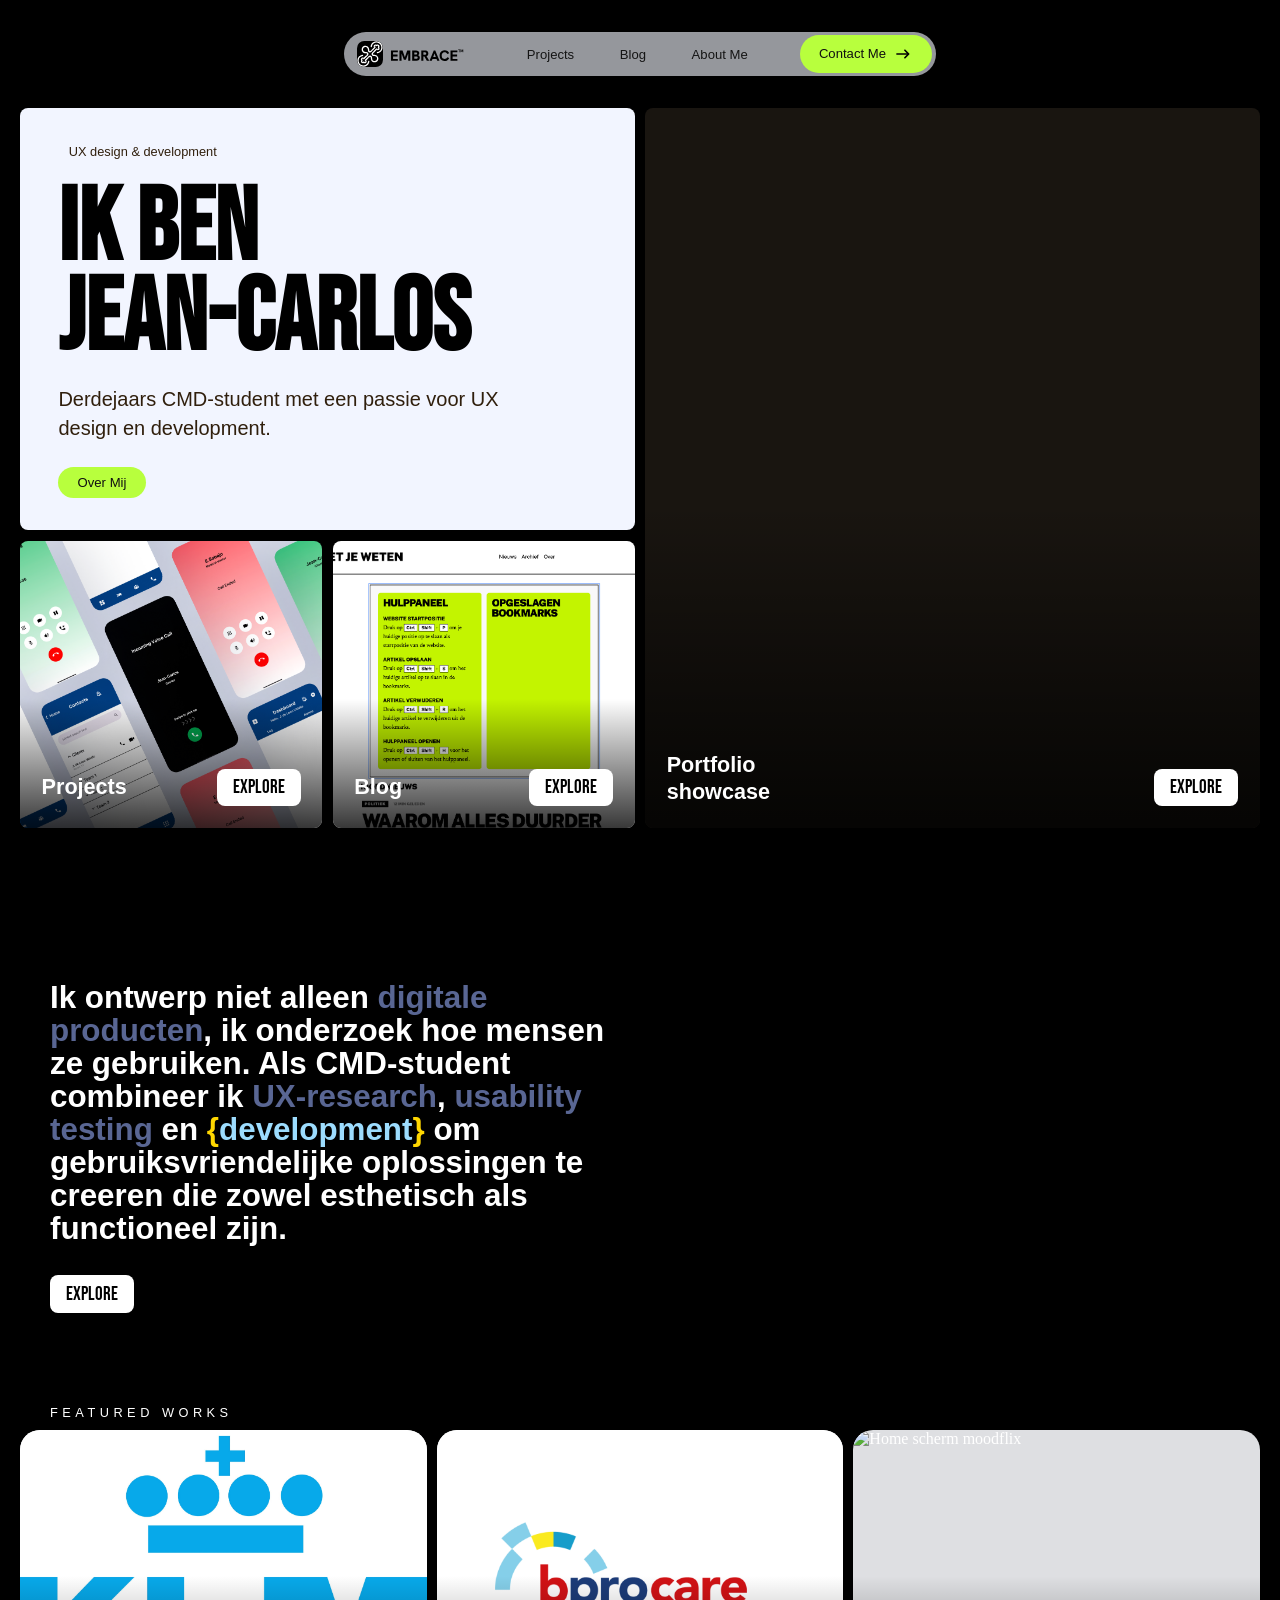
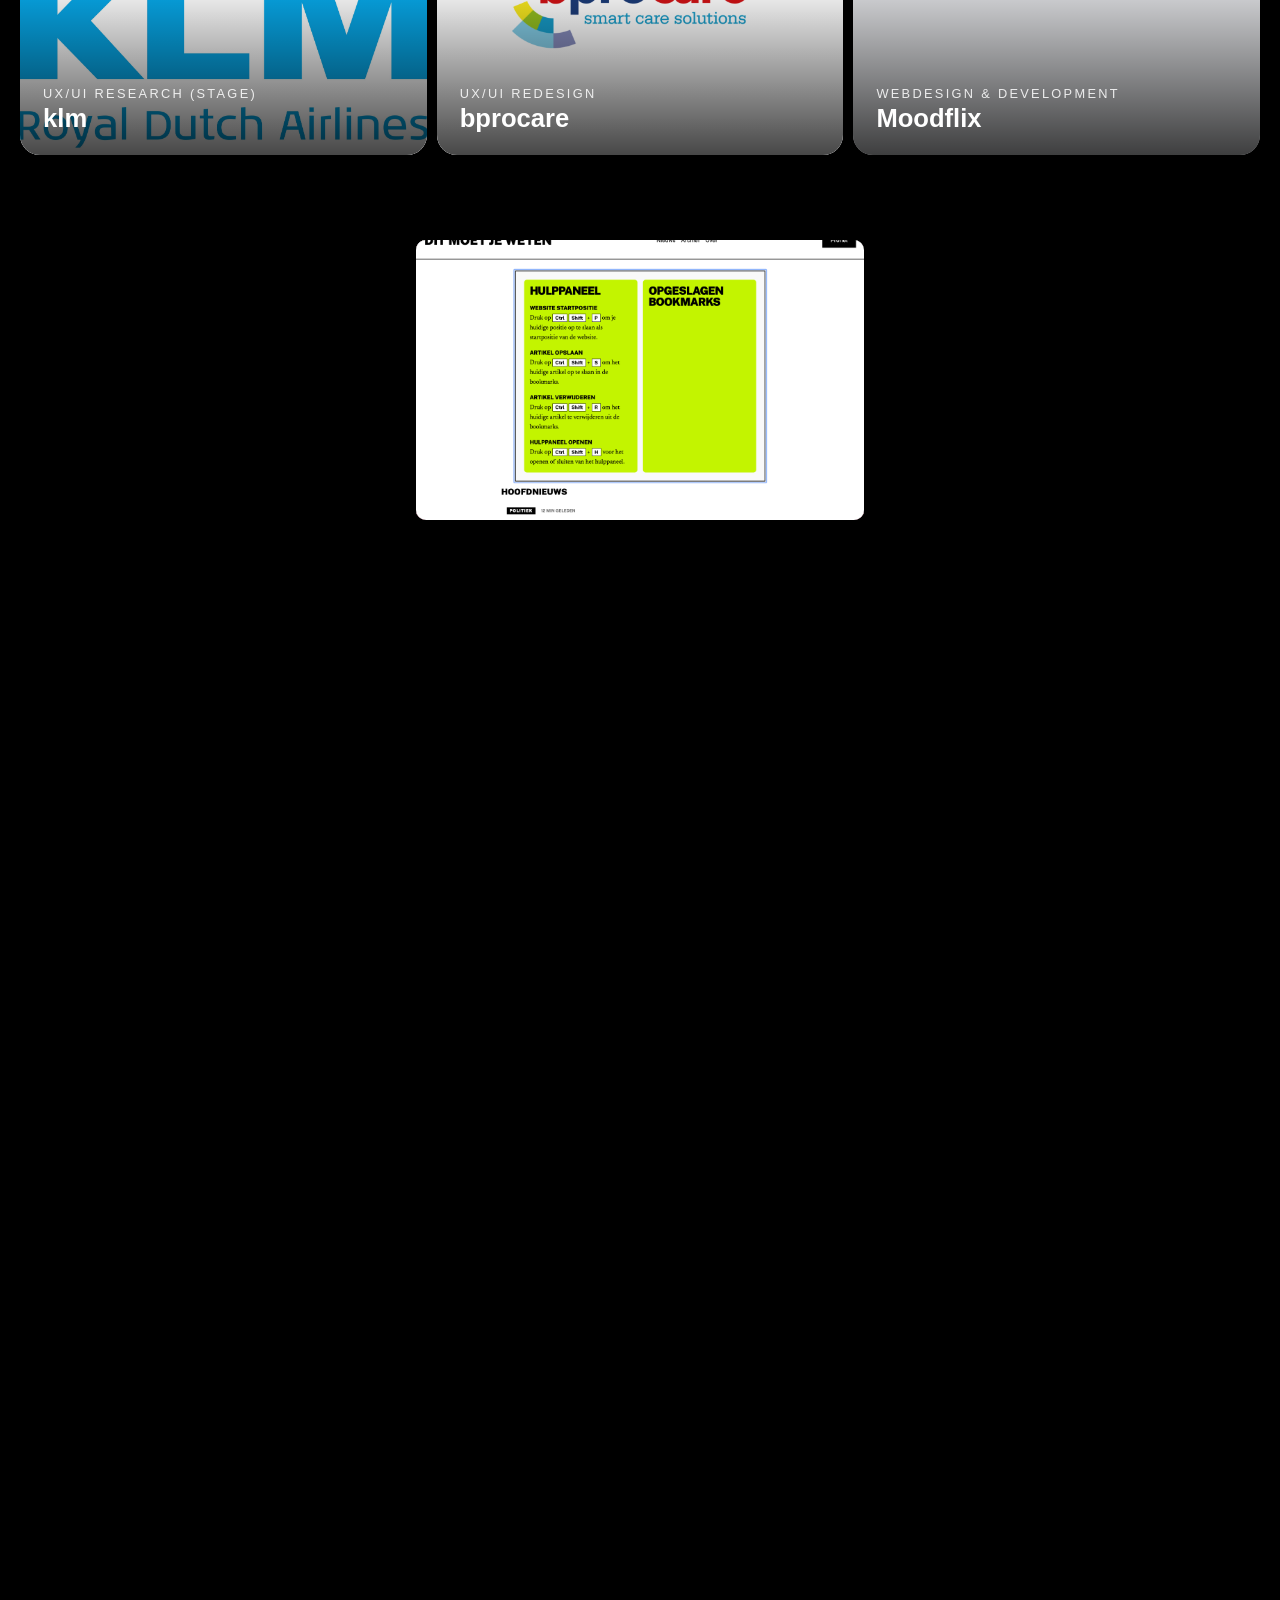
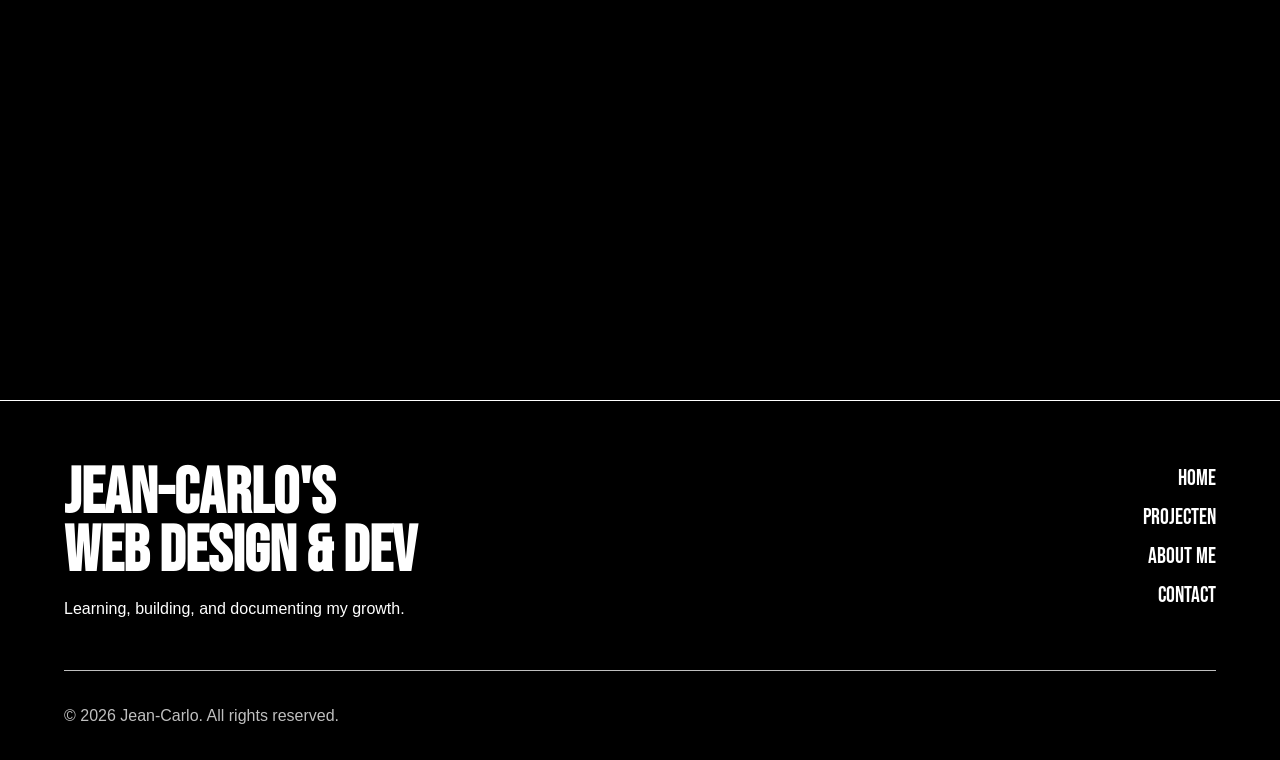
==== commit 13c58d74: "Improve hero UI, lazy-load images, swap video Add explicit "Explore" links to hero figcaptions (Proj" ====
--- a/index.html
+++ b/index.html
@@ -55,19 +55,23 @@
 
                 <figure class="hero-card hero-media-card hero-media-small">
                     <img src="images/figmabpro.png" alt="BproCare Figma ontwerp">
-                    <figcaption>Projects</figcaption>
-                    <a href="projects.html"></a>
+                    <figcaption>
+                        <span>Projects</span>
+                        <a href="projects.html">Explore</a>
+                    </figcaption>
                 </figure>
 
                 <figure class="hero-card hero-media-card hero-media-small">
                     <img src="images/homepagehulppaneel.png" alt="Page Marker hulppaneel">
-                    <figcaption>Blog</figcaption>
-                    <a href="Blog.html"></a>
+                    <figcaption>
+                        <span>Blog</span>
+                        <a href="Blog.html">Explore</a>
+                    </figcaption>
                 </figure>
 
                 <figure class="hero-card hero-media-card hero-media-feature">
                     <video autoplay muted loop playsinline preload="auto" poster="images/home-moodflix.png" aria-label="Vegan project video">
-                        <source src="video/406f15be7bb64eac9892eb2c99f7ab47.mov">
+                        <source src="video/veganvideo.MP4" type="video/mp4">
                         Je browser ondersteunt deze video niet.
                     </video>
                     <figcaption>
@@ -85,7 +89,6 @@
 
                 <div class="featured-projects-header" id="projects">
                     <p>Featured Works</p>
-                    <a href="projects.html">View all projects</a>
                 </div>
 
                 <div class="projects featured-projects">
@@ -97,7 +100,7 @@
                             </div>
 
                     <div class="image-div">
-                        <img src="images/KLM-Logo.jpg" alt="KLM Cargo Logo">
+                        <img src="images/KLM-Logo.jpg" alt="KLM Cargo Logo" loading="lazy">
                     </div>
                 </article>
 
@@ -109,7 +112,7 @@
                     </div>
 
                     <div class="image-div">
-                        <img src="images/Bprocare.png" alt="Bprocare Logo">
+                        <img src="images/Bprocare.png" alt="Bprocare Logo" loading="lazy">
                     </div>
                 </article>
 
@@ -121,7 +124,7 @@
                     </div>
 
                     <div class="image-div">
-                        <img src="images/home-moodflix.png" alt="Home scherm moodflix">
+                        <img src="images/home-moodflix.png" alt="Home scherm moodflix" loading="lazy">
                     </div>
                 </article>
 
@@ -137,14 +140,14 @@
                     </div>
 
                     <div class="image-group">
-                        <img src="images/boekenzoeker.png" alt="Boekenzoeker project">
-                        <img src="images/at5.png" alt="AT5 project">
-                        <img src="images/fittogether.jpg" alt="FitTogether project">
-                        <img src="images/figmabpro.png" alt="BproCare Figma ontwerp">
-                        <img src="images/home-moodflix.png" alt="Moodflix homepage">
-                        <img src="images/film.png" alt="Moodflix film detail">
-                        <img src="images/studentcity.jpg" alt="StudentCity project">
-                        <img src="images/homepagehulppaneel.png" alt="Homepage hulppaneel">
+                        <img src="images/boekenzoeker.png" alt="Boekenzoeker project" loading="lazy">
+                        <img src="images/at5.png" alt="AT5 project" loading="lazy">
+                        <img src="images/fittogether.jpg" alt="FitTogether project" loading="lazy">
+                        <img src="images/figmabpro.png" alt="BproCare Figma ontwerp" loading="lazy">
+                        <img src="images/home-moodflix.png" alt="Moodflix homepage" loading="lazy">
+                        <img src="images/film.png" alt="Moodflix film detail" loading="lazy">
+                        <img src="images/studentcity.jpg" alt="StudentCity project" loading="lazy">
+                        <img src="images/homepagehulppaneel.png" alt="Homepage hulppaneel" loading="lazy">
                     </div>
                 </div>
             </section>
--- a/styles.css
+++ b/styles.css
@@ -23,7 +23,7 @@
 
 main {
     width: 100%;
-    height: min-content;
+    min-height: 5rem;
     margin: 0;
     padding: 0;
 }
@@ -374,41 +374,27 @@
 
         .hero-cta {
             position: relative;
-            isolation: isolate;
-            overflow: hidden;
             display: inline-flex;
             align-items: center;
             justify-content: center;
             width: fit-content;
-            min-height: 3rem;
+            height: min-content;
+            line-height: 1;
             margin-top: 0.25rem;
-            padding-inline: 1.25rem;
+            padding: 0.55rem 1.2rem;
             border-radius: 100px;
-            background-color: var(--button-color);
-            color: var(--secondary-color);
-            font-family: var(--font-primary);
-            font-size: clamp(1.1rem, 2vw, 1.4rem);
+            background-color: #b8ff3d;
+            color: #101010;
+            font-family: var(--secondairy-font);
+            font-size: clamp(0.82rem, 1vw, 0.95rem);
             text-decoration: none;
-            transition: transform 0.3s ease;
-        }
-
-        .hero-cta::before {
-            content: "";
-            position: absolute;
-            inset: 0;
-            background-color: var(--accent-color);
-            z-index: -1;
-            transform: translateX(-105%) skewX(-18deg);
-            transform-origin: left center;
-            transition: transform 0.45s ease;
+            white-space: nowrap;
+            transition: background-color 0.25s ease, transform 0.25s ease;
         }
 
         .hero-cta:hover {
-            transform: translateY(-0.15rem);
-        }
-
-        .hero-cta:hover::before {
-            transform: translateX(0) skewX(-18deg);
+            background-color: #a9f02f;
+            transform: translateY(-0.08rem);
         }
 
         .hero-media-card {
@@ -462,13 +448,15 @@
             align-items: flex-end;
         }
 
-        .hero-media-feature figcaption span {
+        .hero-media-feature figcaption span,
+        .hero-media-small figcaption span {
             max-width: 12rem;
             font-size: clamp(1rem, 1.7vw, 1.35rem);
             font-weight: 700;
         }
 
-        .hero-media-feature figcaption a {
+        .hero-media-feature figcaption a,
+        .hero-media-small figcaption a {
             display: inline-flex;
             align-items: center;
             justify-content: center;
@@ -567,7 +555,7 @@
     width: 50%;
     height: 1px;
     overflow: hidden;
-    padding: 0 30px;
+    padding: 32px 30px;
     position: relative;
     z-index: 4;
 }
@@ -618,16 +606,31 @@
 	}
 }
 
-.featured-intro a,
 .featured-projects-header a {
     width: fit-content;
     padding: 0.45rem 1.1rem;
-    border: 1px solid var(--button-color);
+    border: 1px solid var(--secondary-color);
     border-radius: 100px;
-    color: var(--button-color);
+    color: var(--secondary-color);
     font-family: var(--secondairy-font);
     font-size: clamp(0.9rem, 1.2vw, 1rem);
     line-height: 1;
+    text-decoration: none;
+    transition: background-color 0.25s ease, color 0.25s ease, transform 0.25s ease;
+}
+
+.featured-intro a {
+    display: inline-flex;
+    align-items: center;
+    justify-content: center;
+    width: fit-content;
+    min-height: 2.35rem;
+    padding-inline: 1rem;
+    border-radius: 8px;
+    background-color: var(--secondary-color);
+    color: var(--primairy-color);
+    font-family: var(--font-primary);
+    font-size: clamp(1rem, 1.5vw, 1.25rem);
     text-decoration: none;
     transition: background-color 0.25s ease, color 0.25s ease, transform 0.25s ease;
 }
@@ -647,7 +650,6 @@
     height: min-content;
     overflow: hidden;
     padding: 0 30px;
-    border-top: 1px solid rgba(16, 16, 16, 0.18);
     position: relative;
     width: 100%;
 }
@@ -657,7 +659,7 @@
     font-size: clamp(0.78rem, 1vw, 0.95rem);
     letter-spacing: 0.35em;
     text-transform: uppercase;
-    color: rgba(16, 16, 16, 0.72);
+    color: var(--secondary-color);
 }
 
 
@@ -974,6 +976,10 @@
         }
     }
 
+    .featured-section .article-reverse .info-div {
+        padding-left: clamp(1rem, 1.8vw, 1.5rem);
+    }
+
     .article-reverse::before {
         right: auto;
         left: clamp(1rem, 5vw, 4rem);
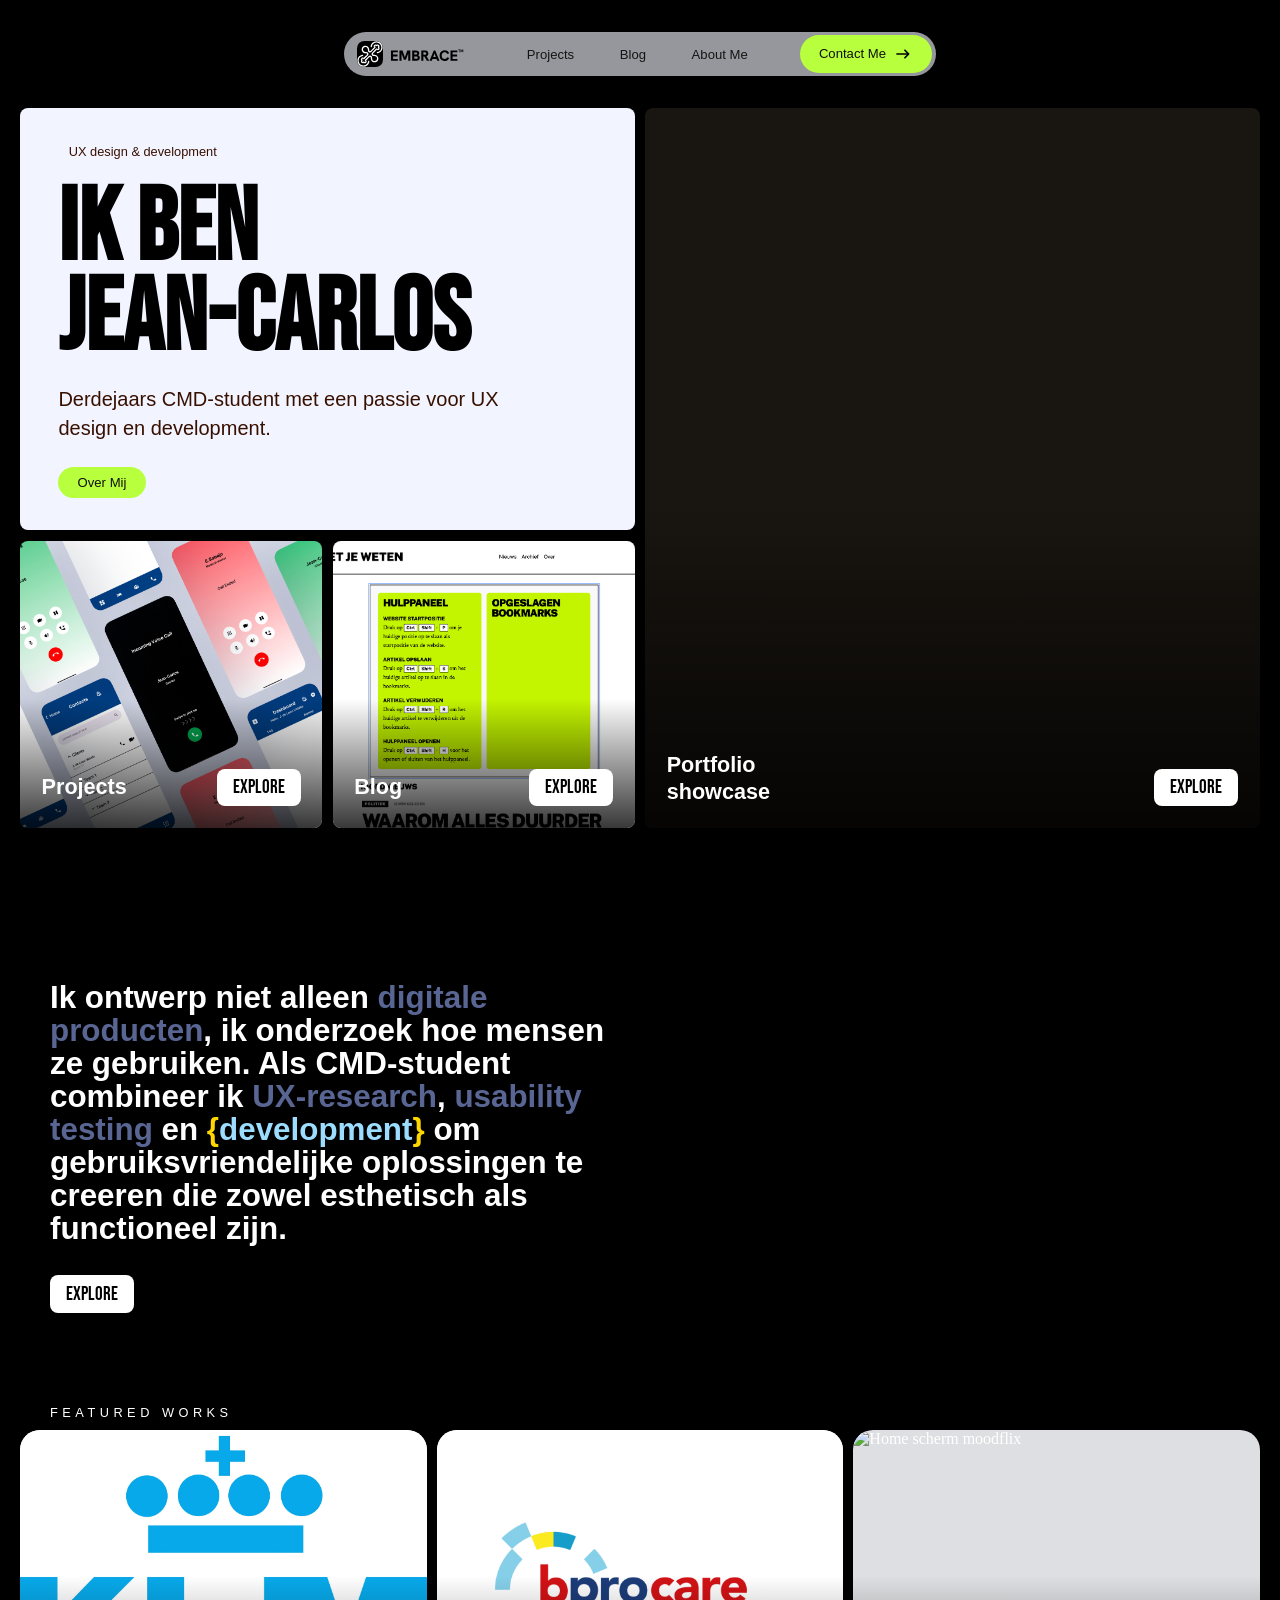
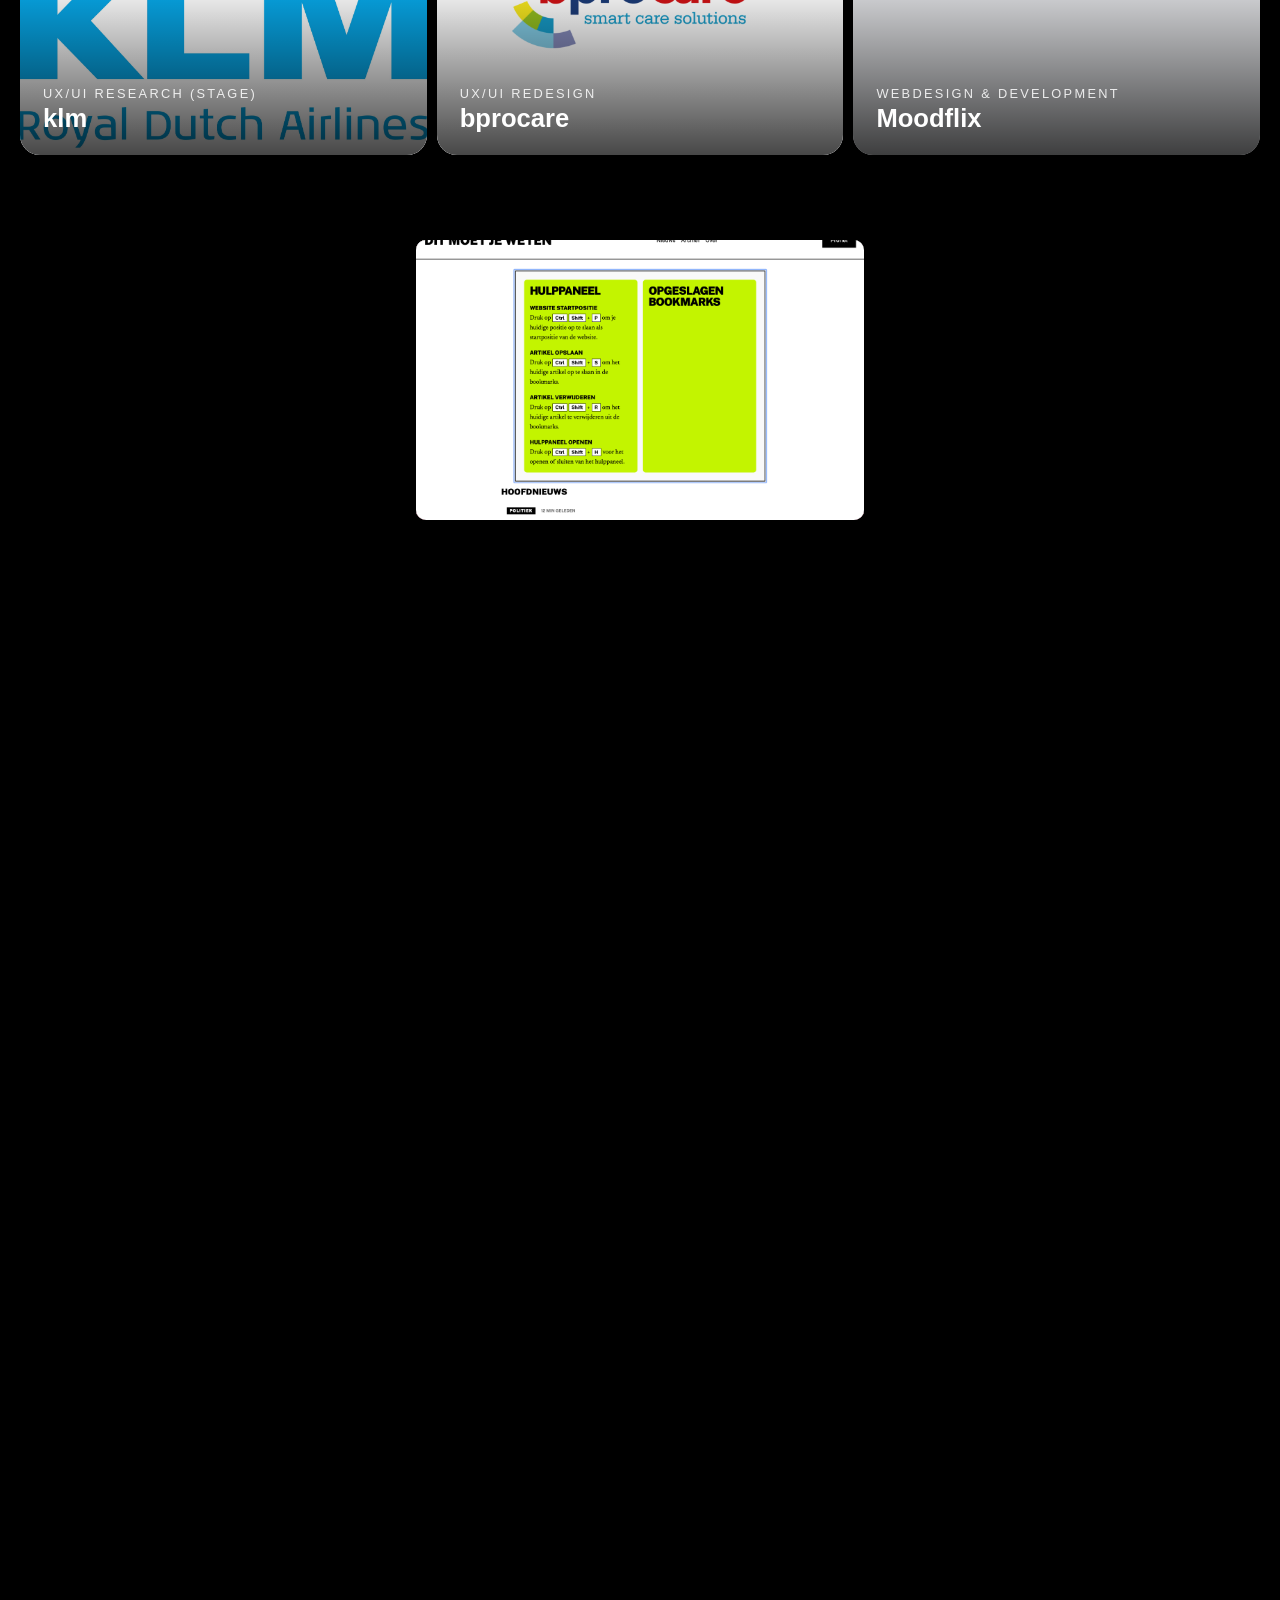
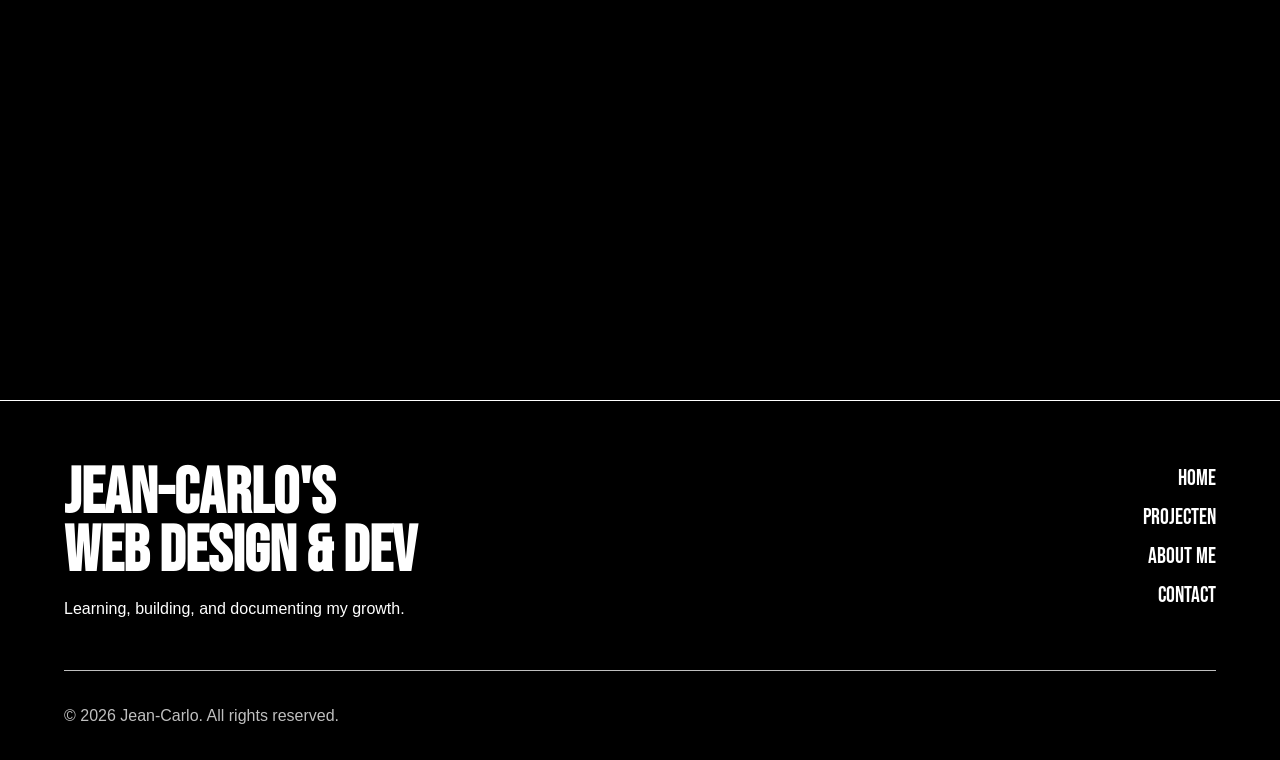
==== commit cebc0697: "Add projects page layout and styles Introduce a new projects page layout and styles: add projects.cs" ====
--- a/index.html
+++ b/index.html
@@ -97,7 +97,7 @@
                         <p>UX/UI Research <span>(Stage)</span></p>
                         <h2>klm</h2>
                         <p>UX/UI-onderzoek voor het PCHS-systeem van KLM.</p>
-                            </div>
+                    </div>
 
                     <div class="image-div">
                         <img src="images/KLM-Logo.jpg" alt="KLM Cargo Logo" loading="lazy">
--- a/styles.css
+++ b/styles.css
@@ -114,7 +114,7 @@
     --primairy-color: #000;
     --secondary-color: #fff;
     --text-color: ;
-    --accent-color: #d88c3a;
+    --accent-color: #ff4901;
     --accent-soft-color: #f2dcc3;
     --card-surface-color: #1f1a14;
     --button-color: #94ADFF;
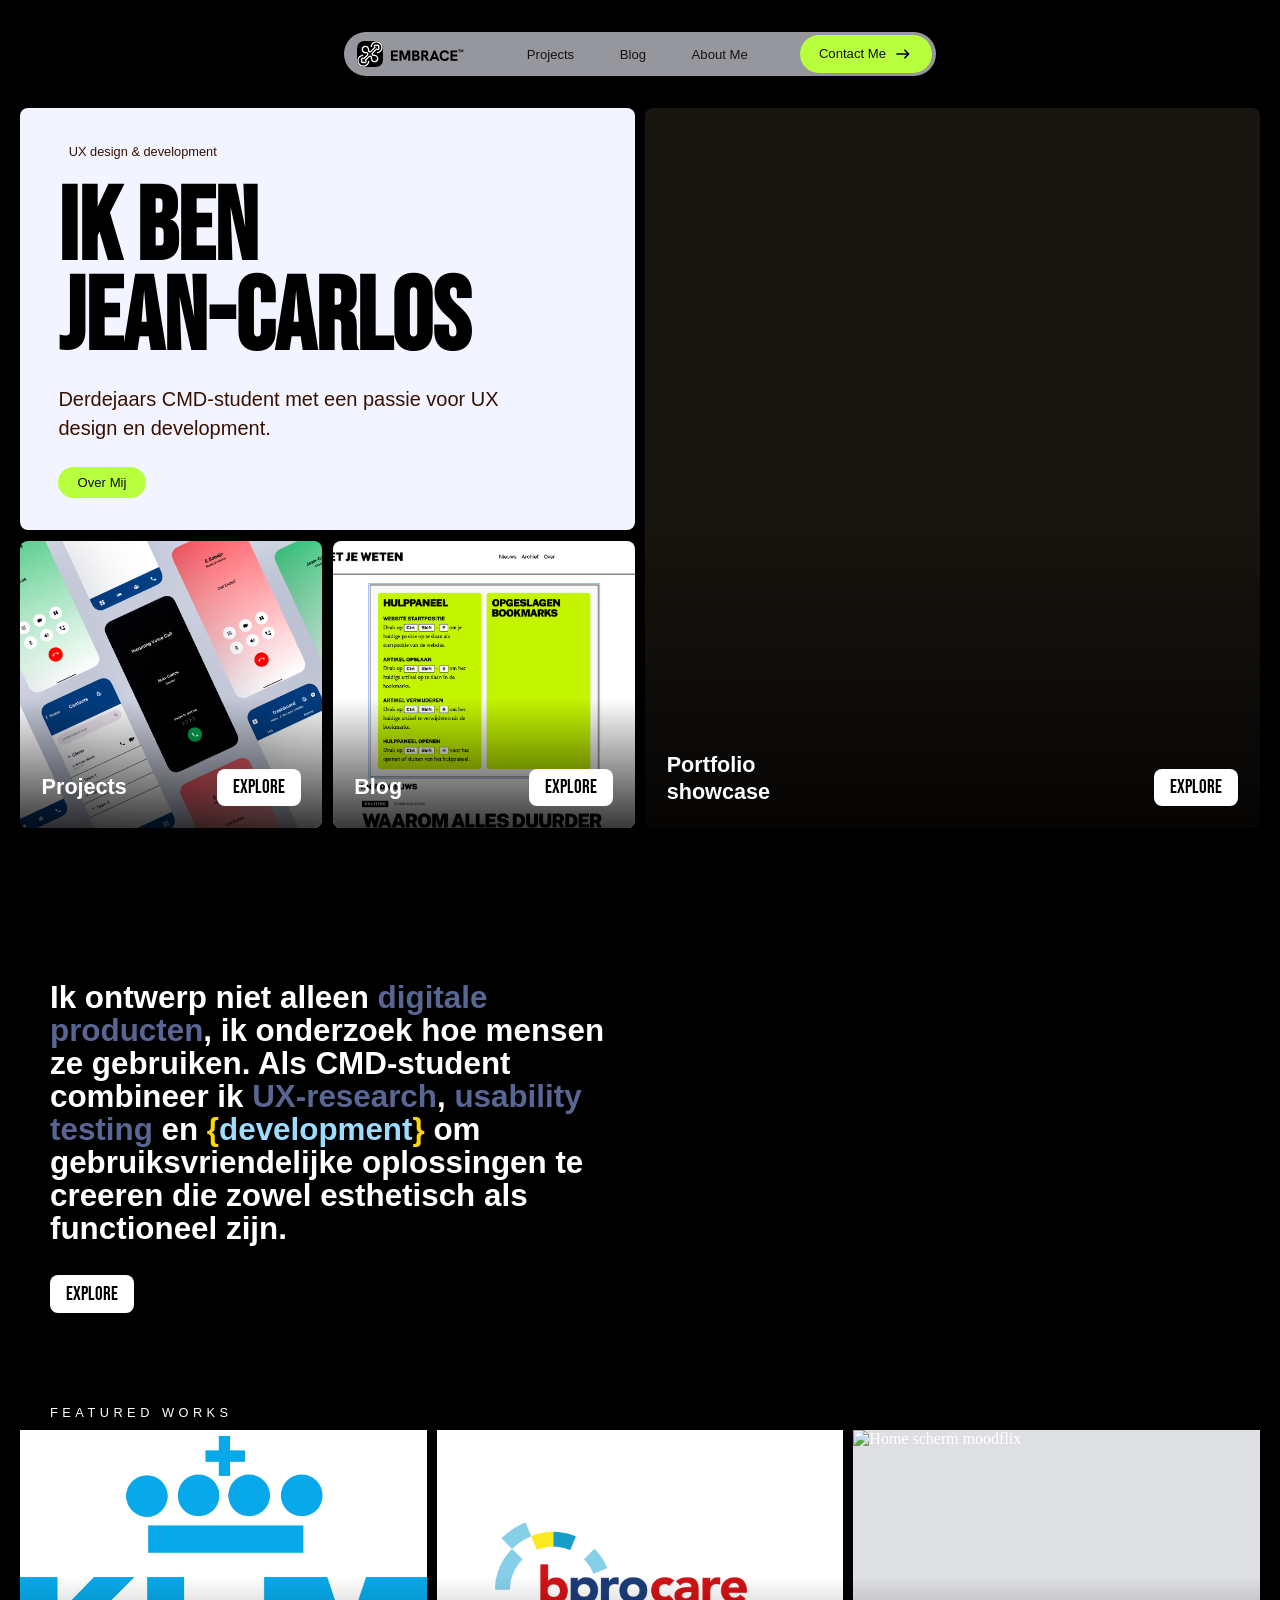
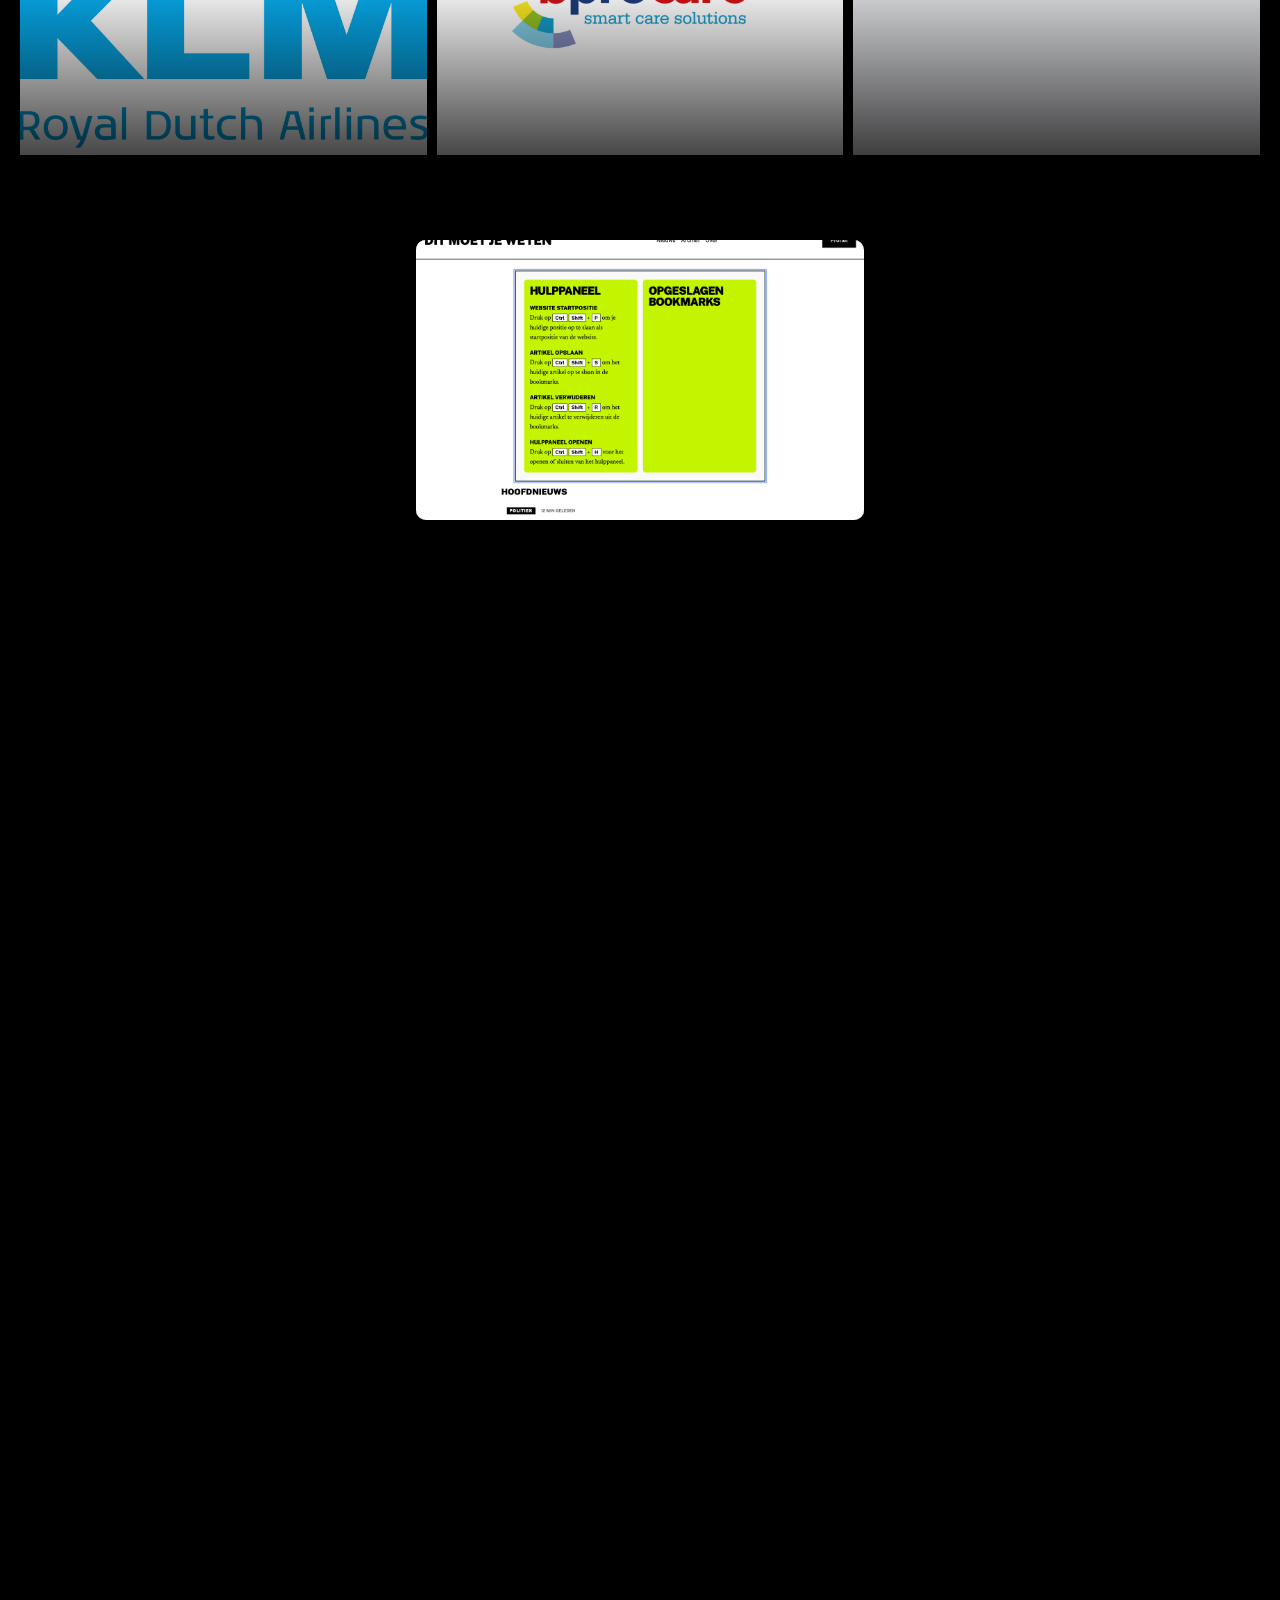
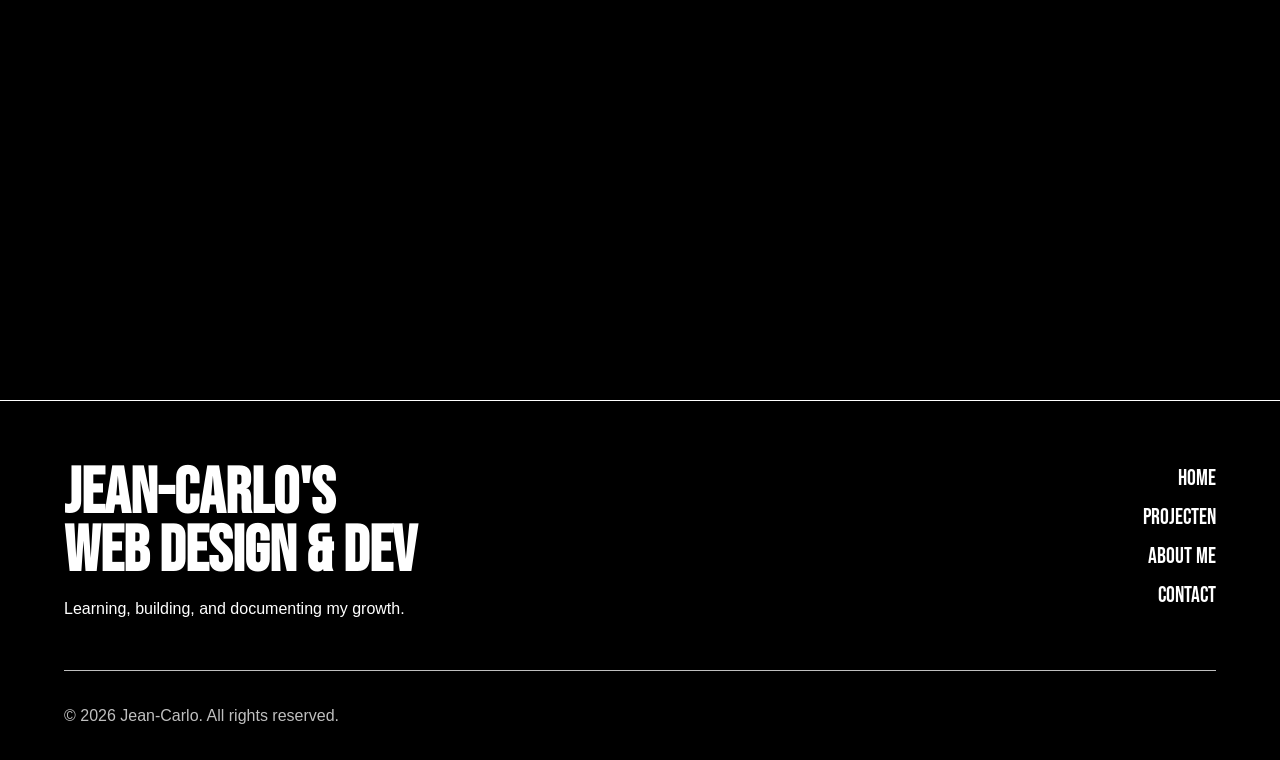
==== commit fecad1b0: "Update project names/links and refine featured styles Replace placeholder project titles with real n" ====
--- a/index.html
+++ b/index.html
@@ -95,8 +95,9 @@
                 <article class="project-klm">
                     <div class="info-div">
                         <p>UX/UI Research <span>(Stage)</span></p>
-                        <h2>klm</h2>
+                        <h2>kLM</h2>
                         <p>UX/UI-onderzoek voor het PCHS-systeem van KLM.</p>
+                        <a href="projects.html">Explore</a>
                     </div>
 
                     <div class="image-div">
@@ -109,6 +110,7 @@
                         <p>UX/UI Redesign</p>
                         <h2>bprocare</h2>
                         <p>Herontwerp van de BproCare-app en de gebruikerservaring vereenvoudigen.</p>
+                        <a href="projects.html">Explore</a>
                     </div>
 
                     <div class="image-div">
@@ -121,6 +123,7 @@
                         <p>webdesign & development</p>
                         <h2>Moodflix</h2>
                         <p>Ontwikkeling van een website die meerdere API's combineert voor gepersonaliseerde content.</p>
+                        <a href="projects.html">Explore</a>
                     </div>
 
                     <div class="image-div">
--- a/styles.css
+++ b/styles.css
@@ -678,82 +678,6 @@
 		width: 100%;
 	}
 
-    article {
-        position: relative;
-        isolation: isolate;
-        display: flex;
-        flex-direction: row;
-        align-items: stretch;
-        gap: clamp(3rem, 7vw, 7rem);
-        width: 100%;
-        padding-block: clamp(2rem, 5vw, 5rem);
-    }
-
-    article::before,
-    article::after {
-        content: "";
-        position: absolute;
-        top: 50%;
-        right: clamp(1rem, 5vw, 4rem);
-        width: clamp(8rem, 22vw, 18rem);
-        aspect-ratio: 16 / 10;
-        background-image: var(--project-before-image);
-        background-size: cover;
-        background-position: center;
-        border-radius: 10px;
-        opacity: 0;
-        pointer-events: none;
-        z-index: -1;
-        transform: translateY(-20%) rotate(0deg) scale(0.92);
-        box-shadow: 0 0 0 rgba(0, 0, 0, 0);
-        transition: transform 0.45s ease, opacity 0.35s ease, box-shadow 0.35s ease, filter 0.35s ease;
-    }
-
-    article::after {
-        background-image: var(--project-after-image);
-        right: clamp(4rem, 13vw, 12rem);
-        transform: translateY(-15%) rotate(0deg) scale(0.88);
-        transition-delay: 0.06s;
-    }
-
-    .project-klm {
-        --project-before-image: url("images/KLM-Logo.jpg");
-        --project-after-image: url("images/mijn-klm-selfie.jpg");
-    }
-
-    .project-bprocare {
-        --project-before-image: url("images/figmabpro.png");
-        --project-after-image: url("images/logobpro.png");
-    }
-
-    .project-moodflix {
-        --project-before-image: url("images/cast.png");
-        --project-after-image: url("images/film.png");
-    }
-
-    .project-pagemarker {
-        --project-before-image: url("images/homepagehulppaneel.png");
-        --project-after-image: url("images/hulppaneel.png");
-    }
-
-    article:hover::before {
-        opacity: 0.9;
-        filter: saturate(1.08);
-        box-shadow: 0 0 2rem color-mix(in srgb, var(--accent-color) 45%, transparent);
-        transform: translate(10%, -150%) rotate(10deg) scale(1);
-    }
-
-    article:hover::after {
-        opacity: 0.7;
-        filter: saturate(1.08);
-        box-shadow: 0 0 1.75rem color-mix(in srgb, var(--accent-color) 35%, transparent);
-        transform: translate(-10%, -140%) rotate(-10deg) scale(0.95);
-    }
-
-    article + article {
-        margin-top: clamp(3rem, 7vw, 6rem);
-    }
-
     .info-div {
         display: flex;
         flex-direction: column;
@@ -839,14 +763,6 @@
             height: 100%;
             object-fit: cover;
         }
-    }
-
-    article:hover .image-div {
-        transform: translateY(2.5rem);
-        filter: saturate(1.08);
-        box-shadow:
-            0 0 2.5rem color-mix(in srgb, var(--accent-color) 45%, transparent),
-            0 1.4rem 3rem rgba(0, 0, 0, 0.18);
     }
 
     .featured-projects {
@@ -866,6 +782,11 @@
 
     .featured-section article,
     .featured-section .article-reverse {
+        position: relative;
+        isolation: isolate;
+        display: flex;
+        align-items: stretch;
+        width: 100%;
         flex: 1 1 0;
         height: 100%;
         max-width: 34rem;
@@ -873,14 +794,10 @@
         padding: 0;
         flex-direction: column-reverse;
         gap: 0;
-        border-radius: 20px;
+        border-radius: 0;
         overflow: hidden;
         background-color: #dedfe2;
-    }
-
-    .featured-section article::before,
-    .featured-section article::after {
-        display: none;
+        transition: background-color 0.3s ease;
     }
 
     .featured-section article + article {
@@ -894,11 +811,16 @@
         height: 100%;
         border-radius: 0;
         box-shadow: none;
-        transition: transform 0.45s ease, filter 0.35s ease;
+        transition: opacity 0.25s ease, transform 0.45s ease, filter 0.35s ease;
+    }
+
+    .featured-section article:hover {
+        background-color: var(--accent-color);
     }
 
     .featured-section article:hover .image-div {
-        transform: scale(1.04);
+        opacity: 0;
+        transform: none;
         box-shadow: none;
     }
 
@@ -914,12 +836,23 @@
     .featured-section .info-div {
         position: relative;
         z-index: 1;
-        justify-content: flex-end;
+        justify-content: center;
+        align-items: center;
+        gap: 0.75rem;
         width: 100%;
         min-height: 100%;
         padding: clamp(1rem, 1.8vw, 1.5rem);
         color: var(--secondary-color);
         pointer-events: none;
+        text-align: center;
+        opacity: 0;
+        transform: translateY(0.75rem);
+        transition: opacity 0.25s ease, transform 0.25s ease;
+    }
+
+    .featured-section article:hover .info-div {
+        opacity: 1;
+        transform: translateY(0);
     }
 
     .featured-section .info-div p:nth-of-type(1) {
@@ -942,6 +875,22 @@
         display: none;
     }
 
+    .featured-section .info-div a {
+        display: inline-flex;
+        align-items: center;
+        justify-content: center;
+        min-height: 2.35rem;
+        padding-inline: 1rem;
+        border-radius: 8px;
+        background-color: var(--secondary-color);
+        color: var(--primairy-color);
+        font-family: var(--font-primary);
+        font-size: clamp(1rem, 1.5vw, 1.25rem);
+        line-height: 1;
+        text-decoration: none;
+        pointer-events: auto;
+    }
+
     @media (max-width: 1100px) {
         .featured-intro {
             margin-left: 0;
@@ -980,34 +929,11 @@
         padding-left: clamp(1rem, 1.8vw, 1.5rem);
     }
 
-    .article-reverse::before {
-        right: auto;
-        left: clamp(1rem, 5vw, 4rem);
-    }
-
-    .article-reverse::after {
-        right: auto;
-        left: clamp(4rem, 13vw, 12rem);
-    }
-
-    .article-reverse:hover::before {
-        transform: translate(-10%, -150%) rotate(-10deg) scale(1);
-    }
-
-    .article-reverse:hover::after {
-        transform: translate(10%, -140%) rotate(10deg) scale(0.95);
-    }
-
     @media (max-width: 768px) {
-        article,
+        .featured-section article,
         .article-reverse {
             flex-direction: column;
             gap: 1.5rem;
-        }
-
-        article::before,
-        article::after {
-            display: none;
         }
 
         .info-div,
@@ -1317,9 +1243,7 @@
         align-items: center;
         background-color: var(--secondary-color);
         padding: 1rem 0;
-        left: var(--page-padding);
-        right: var(--page-padding);
-        top: calc(var(--header-height) + 0.75rem);
+        top: 4rem;
         border-radius: 24px;
 
         max-height: 0;
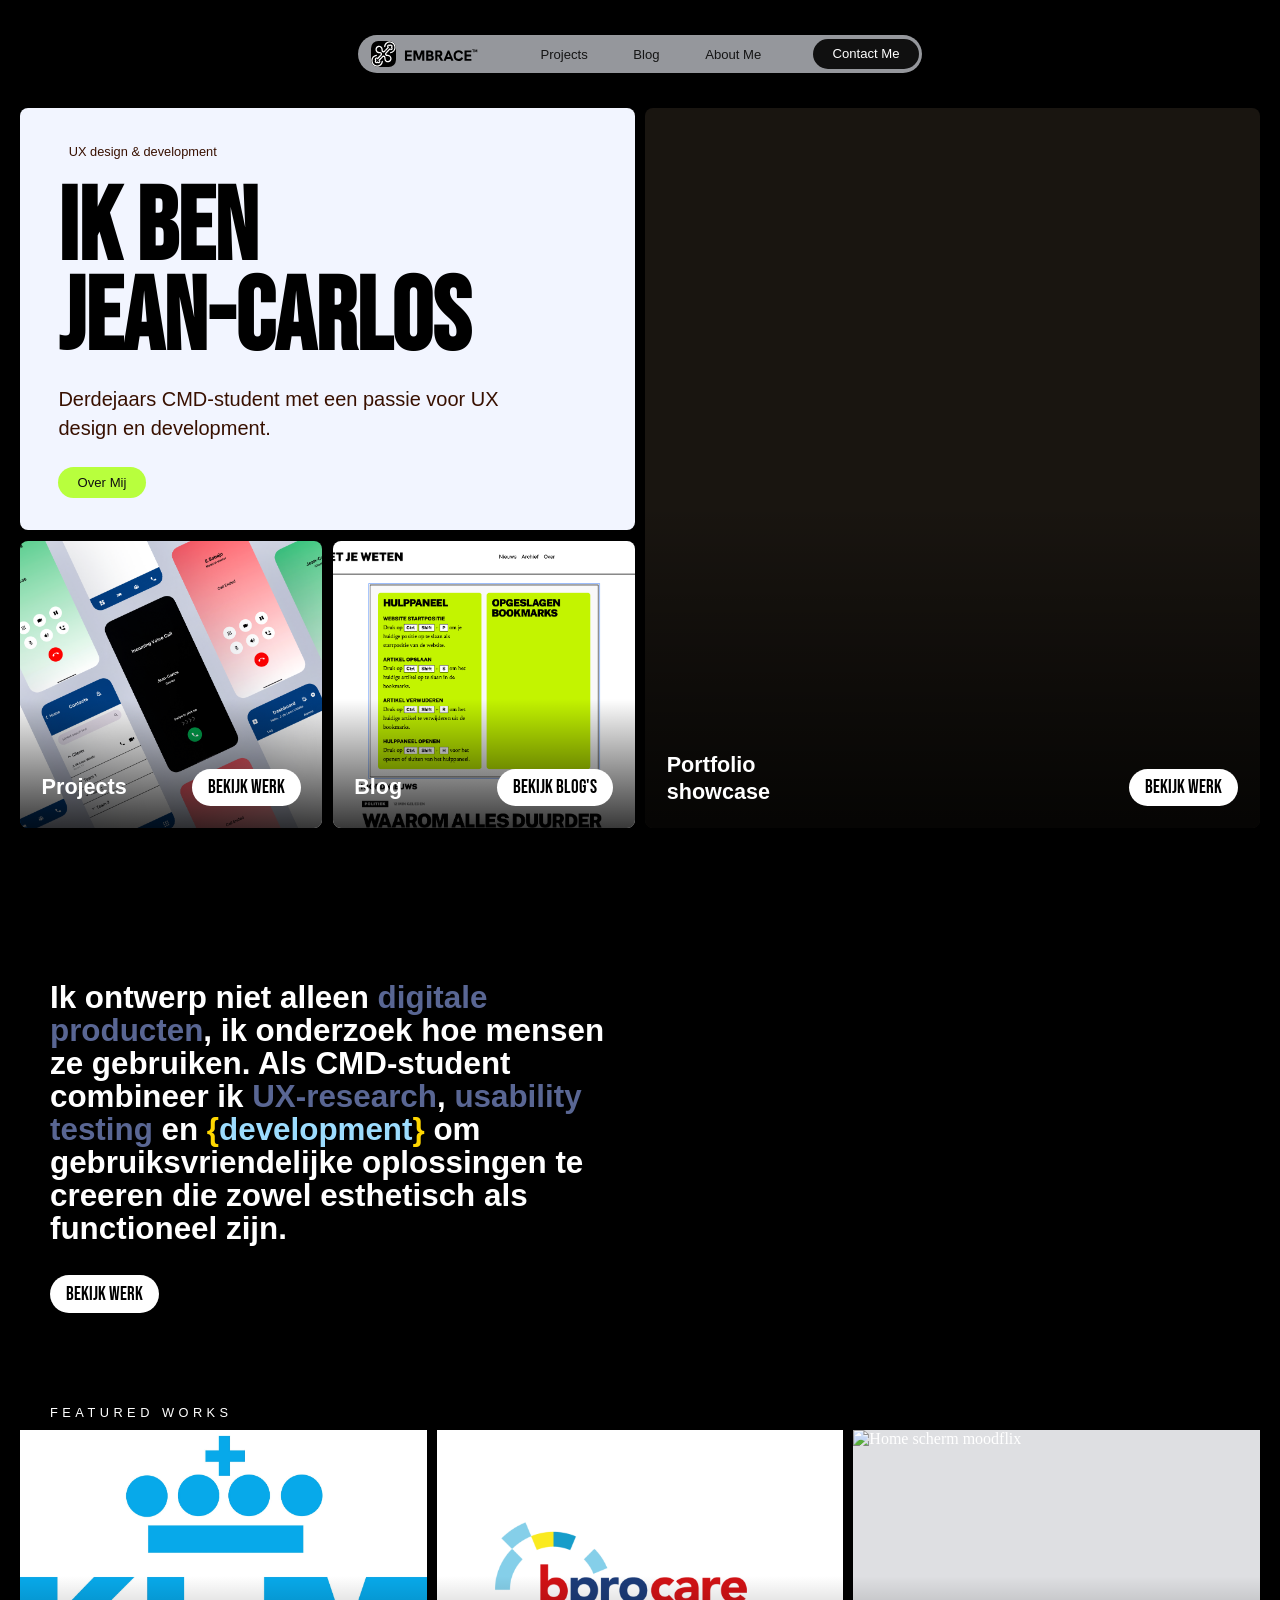
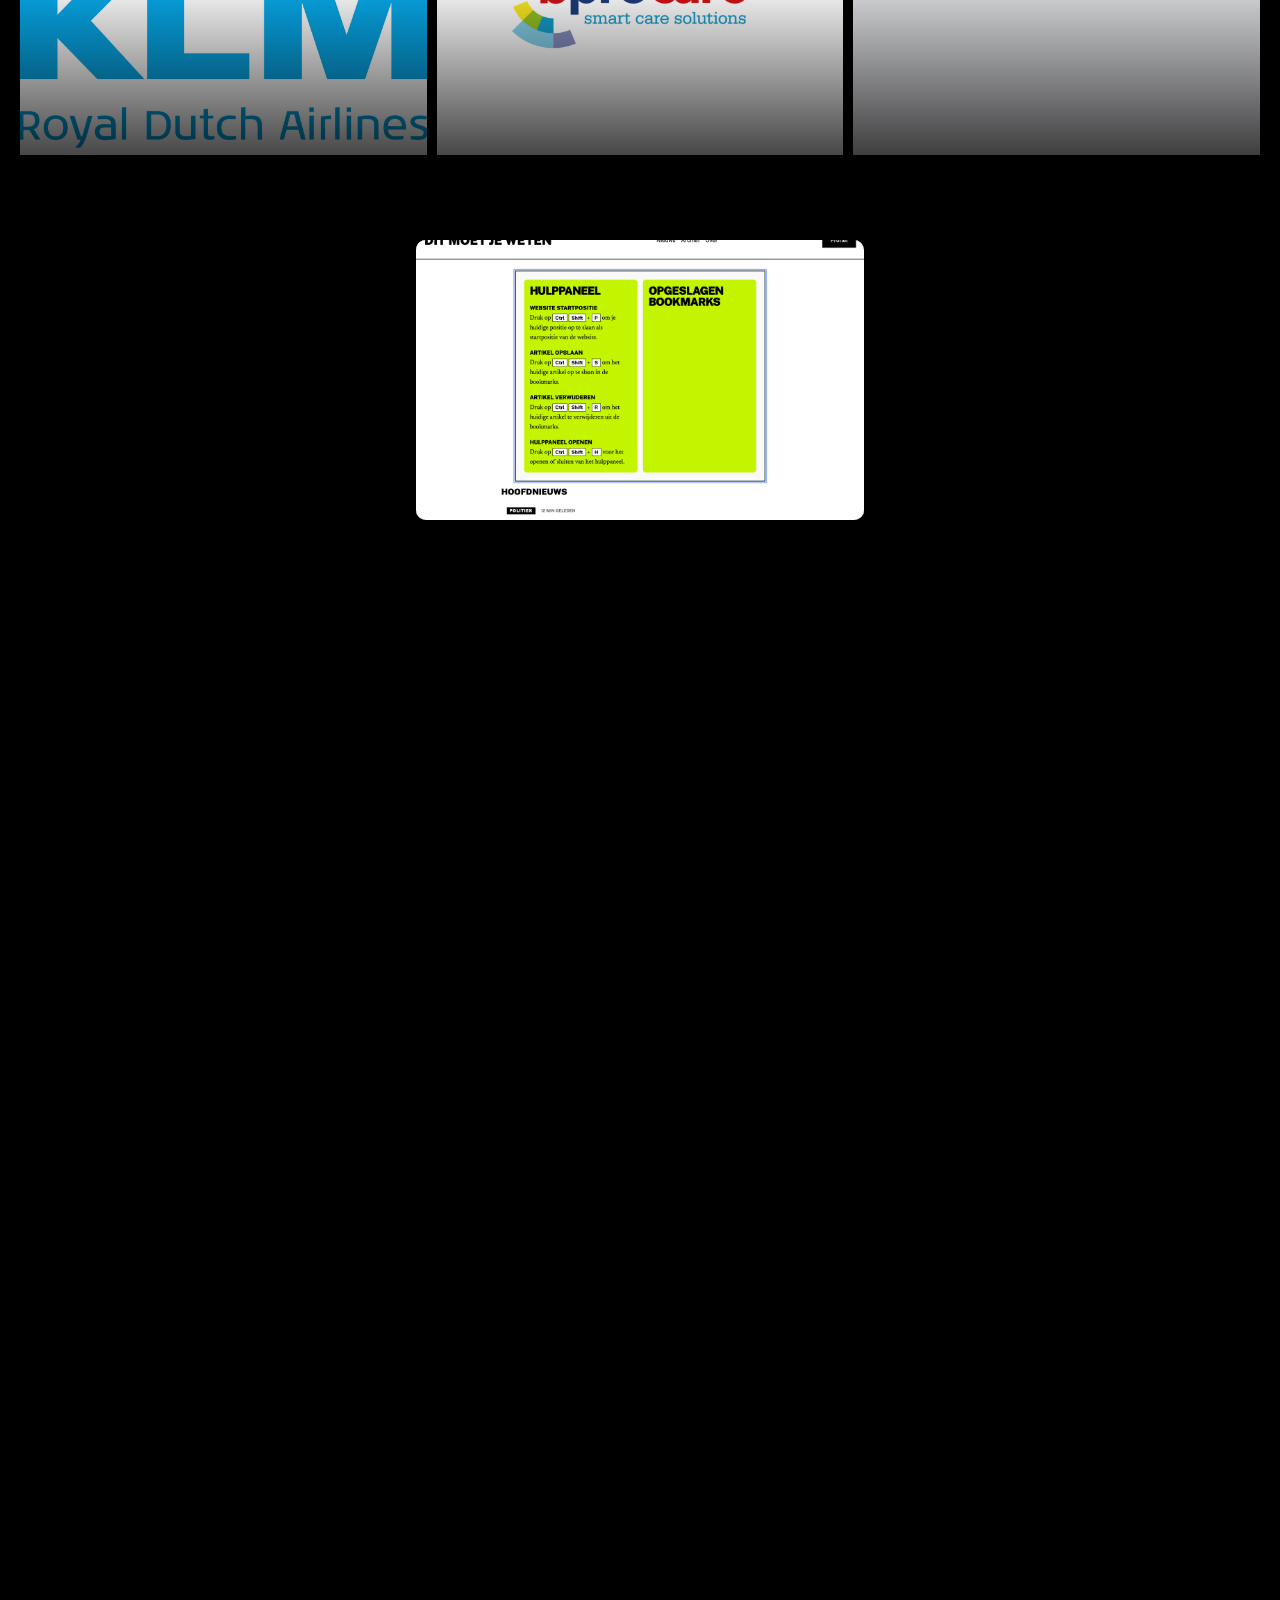
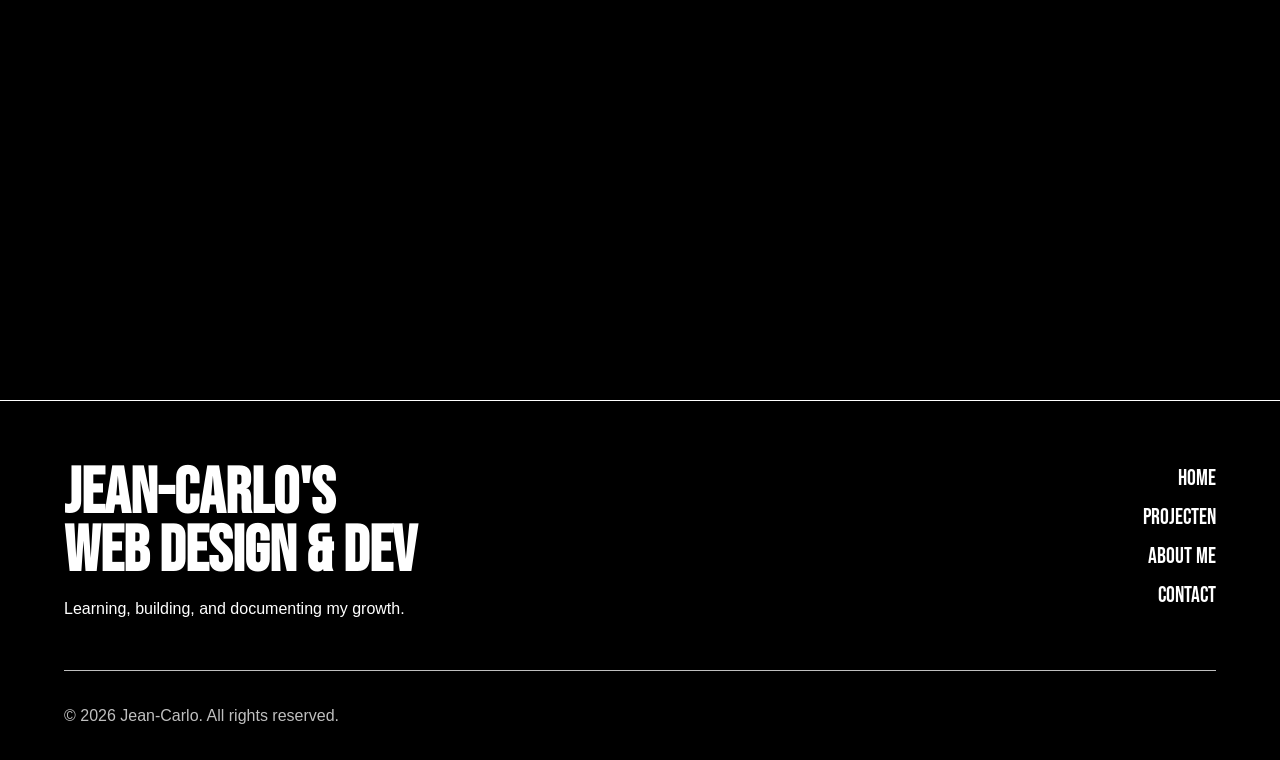
==== commit 3a63932a: "Add About page and UI refinements Introduce a full About page and supporting styles while polishing " ====
--- a/index.html
+++ b/index.html
@@ -30,7 +30,7 @@
             <ul>
                 <li><a href="projects.html">Projects</a></li>
                 <li><a href="#scroll-container">Blog</a></li>
-                <li><a href="#intro-message">About Me</a></li>
+                <li><a href="aboutme.html">About Me</a></li>
             </ul>
             <button class="hamburger">
                 <span></span>
@@ -57,7 +57,7 @@
                     <img src="images/figmabpro.png" alt="BproCare Figma ontwerp">
                     <figcaption>
                         <span>Projects</span>
-                        <a href="projects.html">Explore</a>
+                        <a href="projects.html">Bekijk werk</a>
                     </figcaption>
                 </figure>
 
@@ -65,18 +65,17 @@
                     <img src="images/homepagehulppaneel.png" alt="Page Marker hulppaneel">
                     <figcaption>
                         <span>Blog</span>
-                        <a href="Blog.html">Explore</a>
+                        <a href="Blog.html">Bekijk blog's</a>
                     </figcaption>
                 </figure>
 
                 <figure class="hero-card hero-media-card hero-media-feature">
                     <video autoplay muted loop playsinline preload="auto" poster="images/home-moodflix.png" aria-label="Vegan project video">
                         <source src="video/veganvideo.MP4" type="video/mp4">
-                        Je browser ondersteunt deze video niet.
                     </video>
                     <figcaption>
                         <span>Portfolio showcase</span>
-                        <a href="projects.html">Explore</a>
+                        <a href="projects.html">Bekijk werk</a>
                     </figcaption>
                 </figure>
             </section>
@@ -84,7 +83,7 @@
             <section class="featured-section" id="intro-message">
                 <div class="featured-intro">
                     <p>Ik ontwerp niet alleen <span>digitale producten</span>, ik onderzoek hoe mensen ze gebruiken. Als CMD-student combineer ik <span>UX-research</span>, <span>usability testing</span> en <code><span class="code-brace">&lbrace;</span><span class="code-word"> development </span><span class="code-brace">&rbrace;</span></code> om gebruiksvriendelijke oplossingen te creeren die zowel esthetisch als functioneel zijn.</p>
-                    <a href="projects.html">Explore</a>
+                    <a href="projects.html">Bekijk werk</a>
                 </div>
 
                 <div class="featured-projects-header" id="projects">
@@ -95,9 +94,9 @@
                 <article class="project-klm">
                     <div class="info-div">
                         <p>UX/UI Research <span>(Stage)</span></p>
-                        <h2>kLM</h2>
+                        <h2>KLM</h2>
                         <p>UX/UI-onderzoek voor het PCHS-systeem van KLM.</p>
-                        <a href="projects.html">Explore</a>
+                        <a href="klm.html">Bekijk werk</a>
                     </div>
 
                     <div class="image-div">
@@ -110,7 +109,7 @@
                         <p>UX/UI Redesign</p>
                         <h2>bprocare</h2>
                         <p>Herontwerp van de BproCare-app en de gebruikerservaring vereenvoudigen.</p>
-                        <a href="projects.html">Explore</a>
+                        <a href="bprocare.html">Bekijk werk</a>
                     </div>
 
                     <div class="image-div">
@@ -123,7 +122,7 @@
                         <p>webdesign & development</p>
                         <h2>Moodflix</h2>
                         <p>Ontwikkeling van een website die meerdere API's combineert voor gepersonaliseerde content.</p>
-                        <a href="projects.html">Explore</a>
+                        <a href="moodflix.html">Bekijk werk</a>
                     </div>
 
                     <div class="image-div">
@@ -166,7 +165,7 @@
         <nav aria-label="Footer navigation">
             <a href="#home">Home</a>
             <a href="projects.html">Projecten</a>
-            <a href="#intro-message">About Me</a>
+            <a href="aboutme.html">About Me</a>
             <a href="https://www.linkedin.com/in/jean-carlos-de-leon-vitiello-136421220/?skipRedirect=true" target="_blank" rel="noopener noreferrer">Contact</a>
         </nav>
 
--- a/styles.css
+++ b/styles.css
@@ -245,30 +245,37 @@
     }
 
     .contact-button {
+        --contact-icon-size: 1.25rem;
         position: relative;
         display: flex;
         align-items: center;
         justify-content: center;
-        gap: 0.45rem;
+        gap: 0;
         height: min-content;
         line-height: 1;
         padding: 0.55rem 1.2rem;
         border-radius: 100px;
-        background-color: #b8ff3d;
-        color: #101010;
+        background-color: #101010;
+        color: var(--secondary-color);
         font-family: var(--secondairy-font);
         font-size: clamp(0.82rem, 1vw, 0.95rem);
         white-space: nowrap;
         margin-left: clamp(0.75rem, 1.5vw, 1.25rem);
-        transition: background-color 0.25s ease, transform 0.25s ease;
+        overflow: hidden;
+        transition: padding-right 0.3s ease;
     }
 
     .contact-button span {
+        position: absolute;
+        right: 1.05rem;
         display: inline-flex;
         align-items: center;
         justify-content: center;
-        width: 1.25rem;
-        height: 1.25rem;
+        width: var(--contact-icon-size);
+        height: var(--contact-icon-size);
+        opacity: 0;
+        transform: translateX(140%);
+        transition: opacity 0.25s ease, transform 0.3s ease;
     }
 
     .contact-button svg {
@@ -277,9 +284,17 @@
         height: 100%;
     }
 
+    .contact-button svg path {
+        fill: currentColor;
+    }
+
     .contact-button:hover {
-        background-color: #a9f02f;
-        transform: translateY(-0.08rem);
+        padding-right: calc(1.2rem + var(--contact-icon-size) + 0.55rem);
+    }
+
+    .contact-button:hover span {
+        opacity: 1;
+        transform: translateX(0);
     }
 
     .hamburger {
@@ -389,12 +404,6 @@
             font-size: clamp(0.82rem, 1vw, 0.95rem);
             text-decoration: none;
             white-space: nowrap;
-            transition: background-color 0.25s ease, transform 0.25s ease;
-        }
-
-        .hero-cta:hover {
-            background-color: #a9f02f;
-            transform: translateY(-0.08rem);
         }
 
         .hero-media-card {
@@ -462,10 +471,11 @@
             justify-content: center;
             min-height: 2.35rem;
             padding-inline: 1rem;
-            border-radius: 8px;
+            border-radius: 100px;
             background-color: var(--secondary-color);
             color: var(--primairy-color);
             font-family: var(--font-primary);
+            transition: background-color 0.25s ease, color 0.25s ease, transform 0.25s ease;
             font-size: clamp(1rem, 1.5vw, 1.25rem);
             text-decoration: none;
         }
@@ -626,7 +636,7 @@
     width: fit-content;
     min-height: 2.35rem;
     padding-inline: 1rem;
-    border-radius: 8px;
+    border-radius: 100px;
     background-color: var(--secondary-color);
     color: var(--primairy-color);
     font-family: var(--font-primary);
@@ -881,7 +891,7 @@
         justify-content: center;
         min-height: 2.35rem;
         padding-inline: 1rem;
-        border-radius: 8px;
+        border-radius: 100px;
         background-color: var(--secondary-color);
         color: var(--primairy-color);
         font-family: var(--font-primary);
@@ -889,6 +899,15 @@
         line-height: 1;
         text-decoration: none;
         pointer-events: auto;
+        transition: background-color 0.25s ease, color 0.25s ease, transform 0.25s ease;
+    }
+
+    .hero-media-feature figcaption a:hover,
+    .hero-media-small figcaption a:hover,
+    .featured-section .info-div a:hover {
+        background-color: var(--button-color);
+        color: #101010;
+        transform: translateY(-0.08rem);
     }
 
     @media (max-width: 1100px) {
@@ -947,42 +966,6 @@
         }
     }
 
-    /* cards */
-    /* .cards {
-        display: flex;
-        flex-wrap: wrap;
-        gap: 2rem;
-        color: var(--secondary-color);
-        padding: 5rem 0;
-        margin: var(--section-spacing);
-
-        h2 {
-            width: 100%;
-            font-family: var(--font-primary);
-            font-size: var(--font-size-h2);
-        }
-
-        >div {
-            display: flex;
-            flex-direction: column;
-            justify-content: space-between;
-            width: calc((100% - 4rem) / 3);
-            min-height: 18rem;
-            padding: 2rem;
-            border: 1px solid var(--secondary-color);
-            border-radius: 0.75rem;
-        }
-
-        h3 {
-            font-family: var(--font-primary);
-            font-size: var(--font-size-h3);
-        }
-    } */
-
-
-
-
-    
     /* scroll annimatie  */
     #scroll-container {
 		min-height: 200vh;
@@ -1231,6 +1214,14 @@
         font-size: 0.82rem;
     }
 
+    header nav .contact-button:hover {
+        padding-right: 0.95rem;
+    }
+
+    header nav .contact-button span {
+        display: none;
+    }
+
     header nav ul {
         z-index: 1001;
         background-color: var(--secondary-color);
@@ -1307,12 +1298,3 @@
         }
     }
 }
-
-/* classes */
-.border {
-    display: block;
-    width: 90%;
-    height: 1px;
-    background-color: var(--secondary-color);
-    justify-self: center;
-}
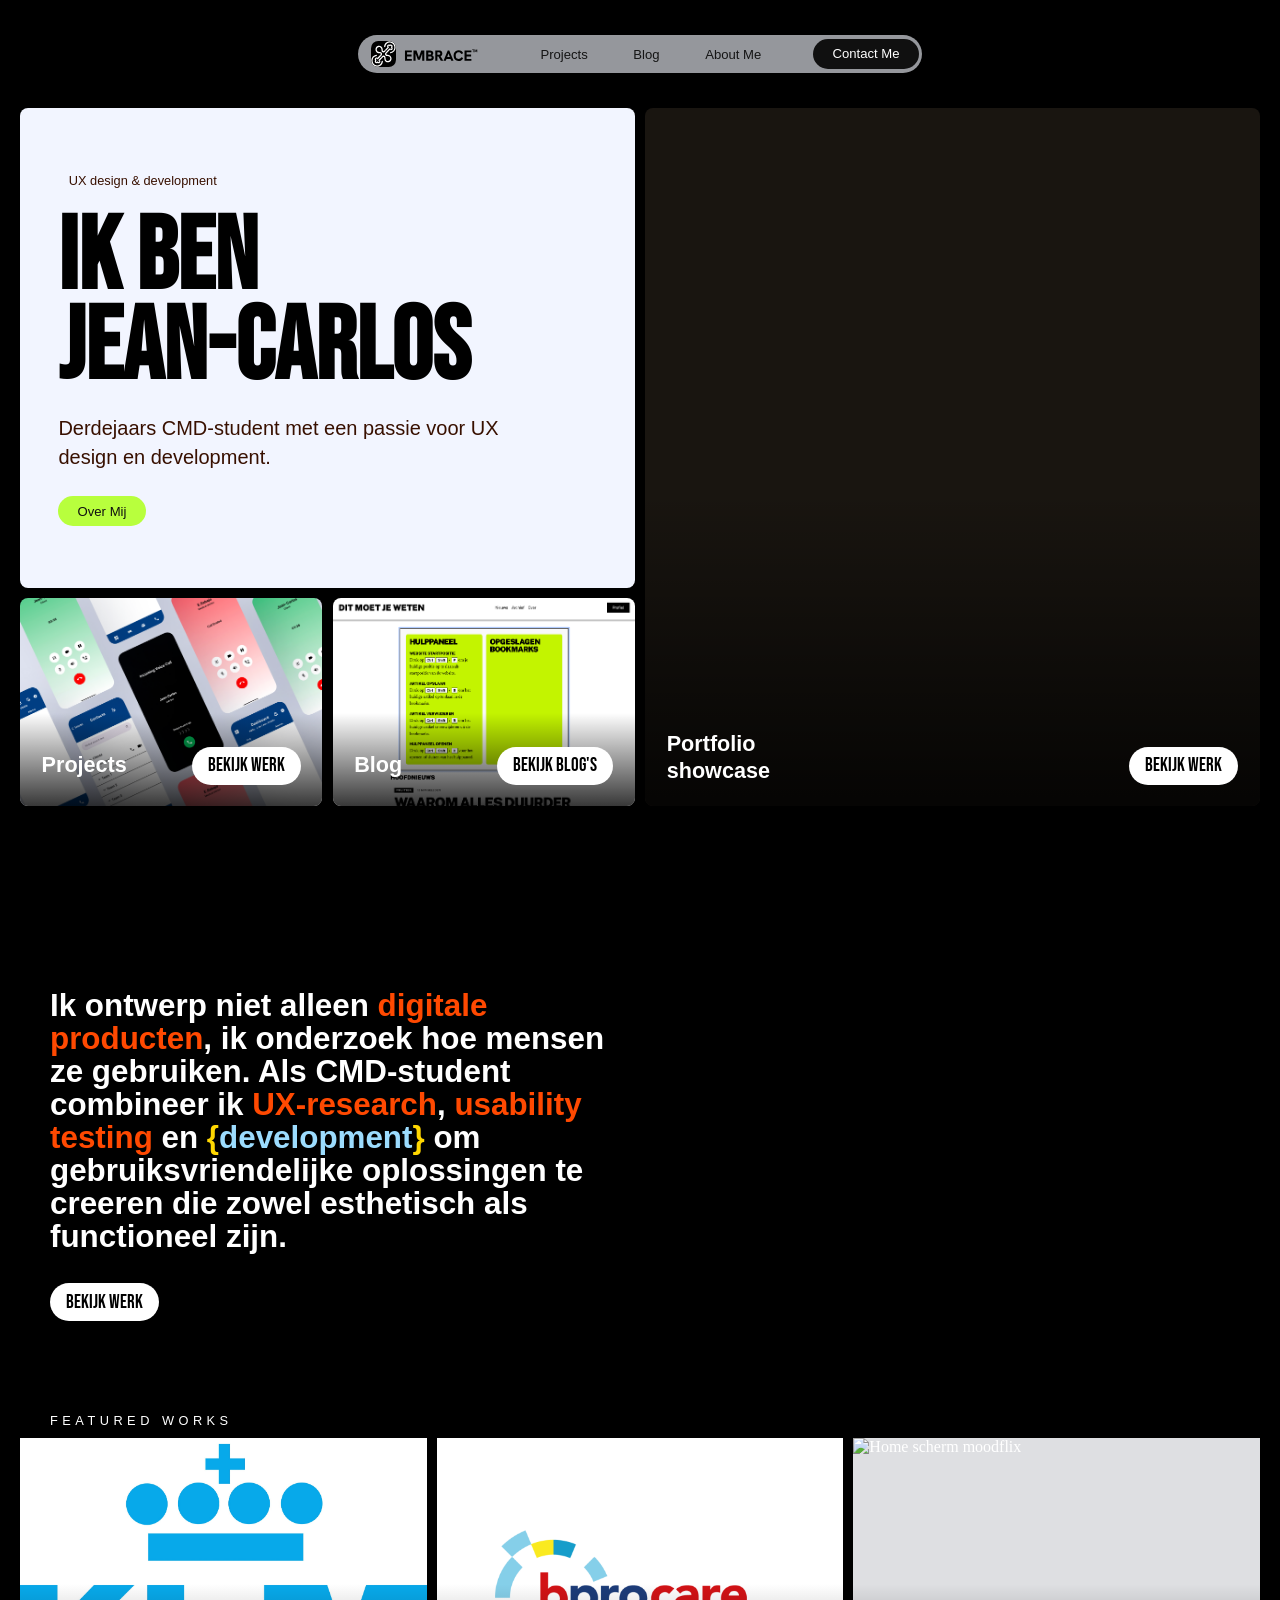
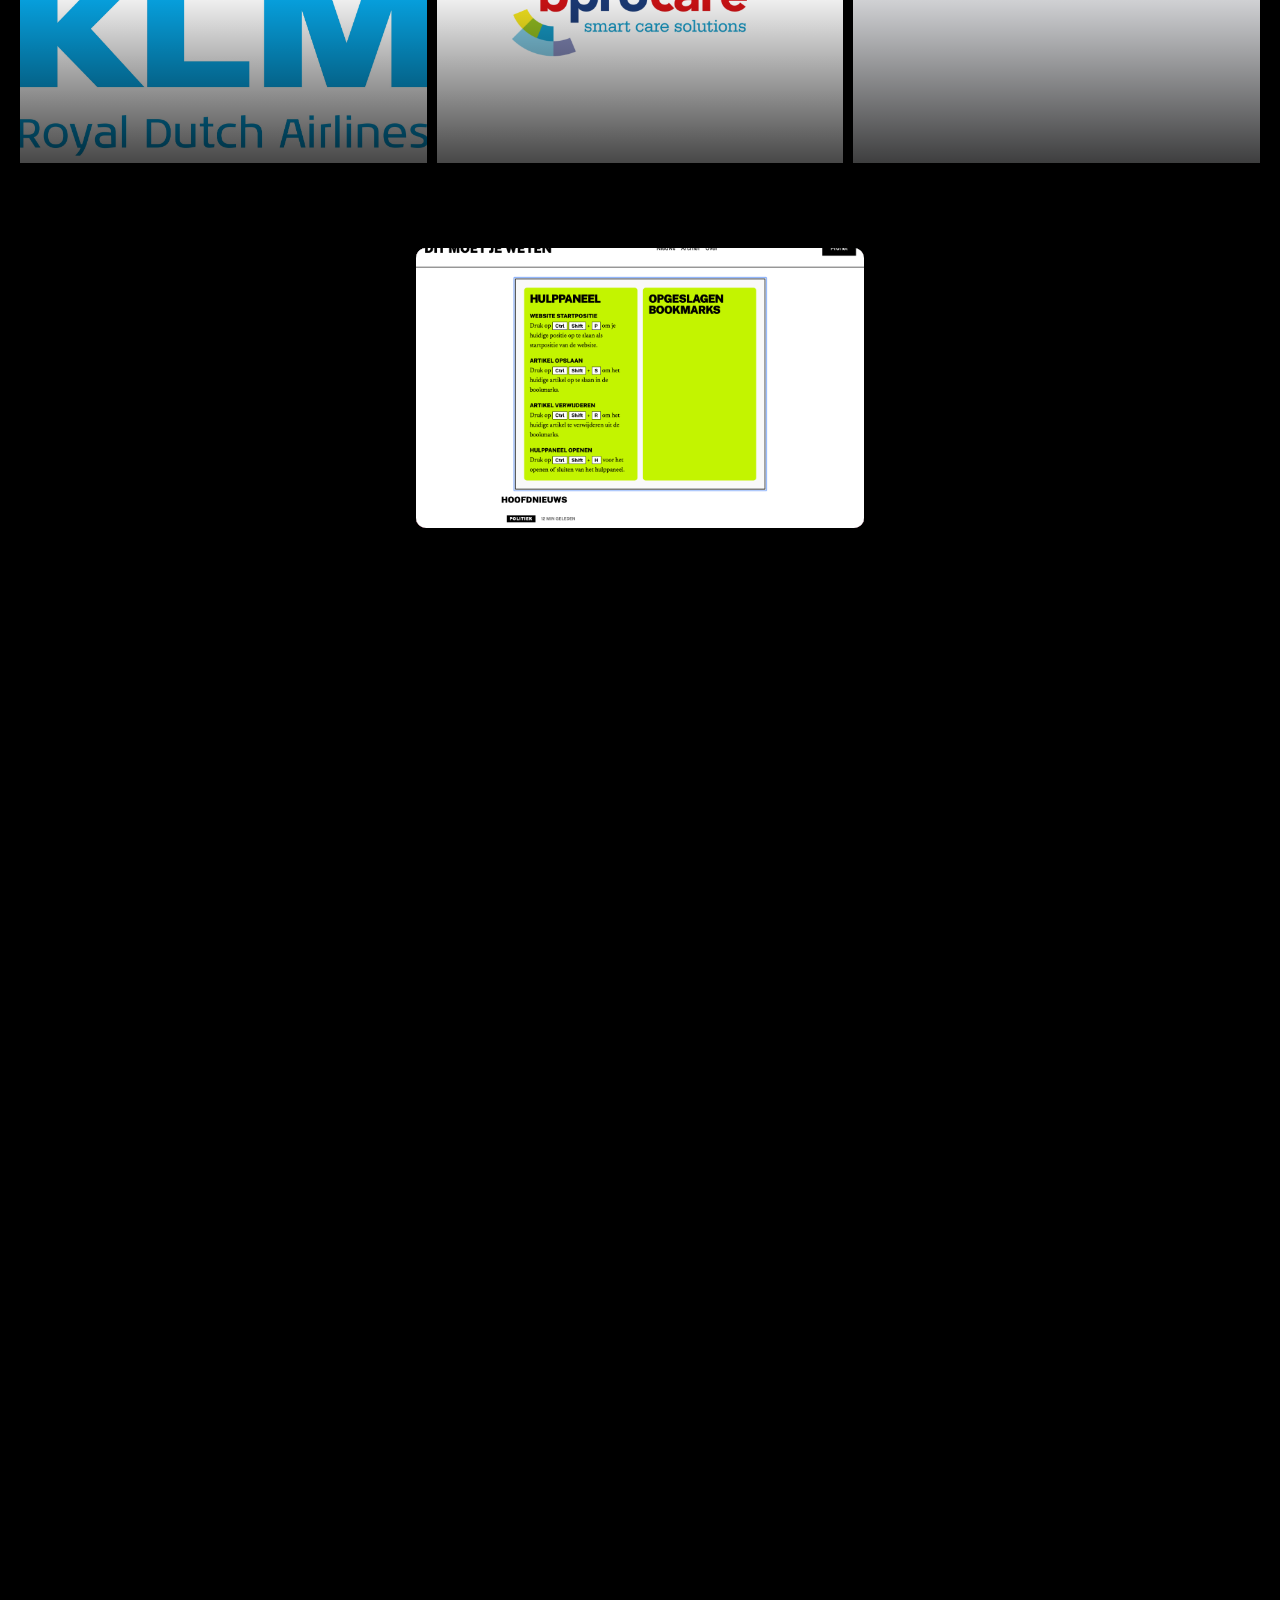
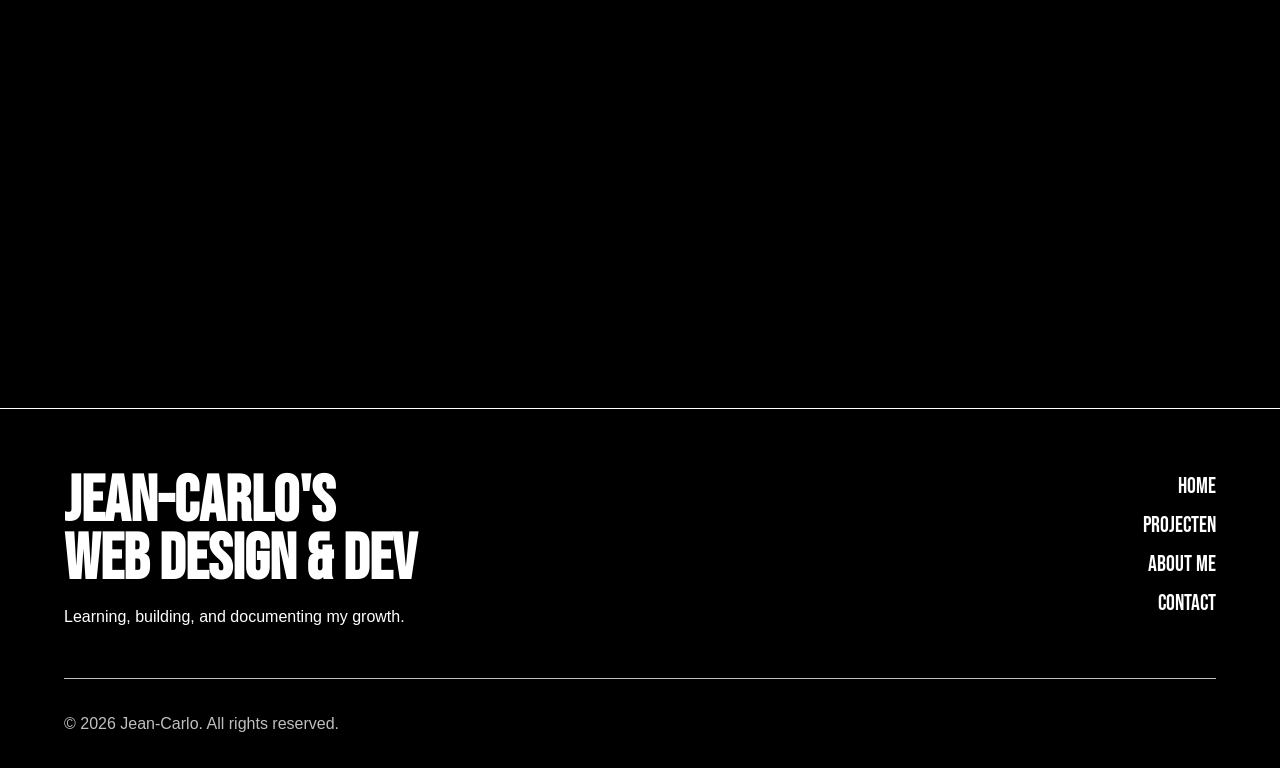
==== commit a92232b5: "Update project links and hero layout Fix relative URLs for project pages (klm, bprocare, moodflix) t" ====
--- a/index.html
+++ b/index.html
@@ -96,7 +96,7 @@
                         <p>UX/UI Research <span>(Stage)</span></p>
                         <h2>KLM</h2>
                         <p>UX/UI-onderzoek voor het PCHS-systeem van KLM.</p>
-                        <a href="klm.html">Bekijk werk</a>
+                        <a href="project-pages/klm.html">Bekijk werk</a>
                     </div>
 
                     <div class="image-div">
@@ -109,7 +109,7 @@
                         <p>UX/UI Redesign</p>
                         <h2>bprocare</h2>
                         <p>Herontwerp van de BproCare-app en de gebruikerservaring vereenvoudigen.</p>
-                        <a href="bprocare.html">Bekijk werk</a>
+                        <a href="project-pages/bprocare.html">Bekijk werk</a>
                     </div>
 
                     <div class="image-div">
@@ -122,7 +122,7 @@
                         <p>webdesign & development</p>
                         <h2>Moodflix</h2>
                         <p>Ontwikkeling van een website die meerdere API's combineert voor gepersonaliseerde content.</p>
-                        <a href="moodflix.html">Bekijk werk</a>
+                        <a href="project-pages/moodflix.html">Bekijk werk</a>
                     </div>
 
                     <div class="image-div">
--- a/styles.css
+++ b/styles.css
@@ -333,9 +333,10 @@
 .hero-section {
         position: relative;
         height: calc(100vh - var(--header-height));
+        min-height: 50rem;
         display: grid;
         grid-template-columns: repeat(4, minmax(0, 1fr));
-        grid-template-rows: minmax(18rem, 1.25fr) minmax(13rem, 0.85fr);
+        grid-template-rows: minmax(30rem, 1.25fr) minmax(13rem, 0.85fr);
         gap: clamp(0.35rem, 0.8vw, 0.7rem);
         width: 100vw;
         margin-left: calc(50% - 50vw);
@@ -355,8 +356,9 @@
             display: flex;
             flex-direction: column;
             justify-content: center;
-            align-items: left;
+            align-items: flex-start;
             gap: clamp(0.75rem, 1.6vw, 1.25rem);
+            min-height: 30rem;
             padding: clamp(1.25rem, 3vw, 2.5rem);
             text-align: left;
             background-color: color-mix(in srgb, var(--secondary-color) 88%, var(--button-color));
@@ -515,7 +517,7 @@
     @media (max-width: 620px) {
         .hero-section {
             height: auto;
-            min-height: calc(100vh - var(--header-height));
+            min-height: max(50rem, calc(100vh - var(--header-height)));
             padding-top: 0.75rem;
             grid-template-columns: 1fr;
             grid-template-rows: auto;
@@ -577,7 +579,7 @@
     line-height: 1.05;
 
 	span {
-		color: color-mix(in srgb, var(--button-color) 55%, #101010);
+		color: var(--accent-color);
 	}
 
 	code {
@@ -923,16 +925,44 @@
 
     @media (max-width: 620px) {
         .featured-section {
-            grid-template-rows: auto auto auto;
+            height: auto;
+            min-height: 0;
+            overflow: visible;
+            padding: clamp(3rem, 12vw, 5rem) 20px clamp(3rem, 10vw, 4rem);
+            gap: clamp(1rem, 5vw, 2rem);
+        }
+
+        .featured-intro {
+            flex: 0 0 auto;
+            width: 100%;
+            height: auto;
+            overflow: visible;
+            gap: clamp(1rem, 5vw, 1.5rem);
+            padding: 0 clamp(1rem, 6vw, 2rem);
+        }
+
+        .featured-intro p {
+            max-width: 100%;
+            font-size: clamp(1.7rem, 8vw, 2.35rem);
+            line-height: 1.08;
+        }
+
+        .featured-intro a {
+            margin-top: 0.5rem;
         }
 
         .featured-projects-header {
             align-items: flex-start;
             flex-direction: column;
+            gap: 0.75rem;
+            padding: 0 clamp(1rem, 6vw, 2rem);
         }
 
         .featured-projects {
-            grid-template-columns: 1fr;
+            flex-direction: column;
+            align-items: stretch;
+            height: auto;
+            padding: 0;
         }
     }
 
@@ -963,6 +993,16 @@
         .image-div {
             max-height: none;
             aspect-ratio: 4 / 3;
+        }
+    }
+
+    @media (max-width: 620px) {
+        .featured-section article,
+        .featured-section .article-reverse {
+            flex: 0 0 auto;
+            max-width: none;
+            height: 16rem;
+            gap: 0;
         }
     }
 
@@ -1020,8 +1060,8 @@
 		margin-top: 1rem;
 		padding-inline: clamp(1.1rem, 2vw, 1.75rem);
 		border-radius: 100px;
-		background-color: var(--button-color);
-		color: var(--secondary-color);
+		background-color: white;
+		color: black;
 		font-family: var(--font-primary);
 		font-size: clamp(1.1rem, 2vw, 1.5rem);
 		text-decoration: none;
@@ -1042,10 +1082,6 @@
 		transition: transform 0.45s ease;
 	}
 
-	.scroll-text a:hover {
-		transform: translateY(-0.15rem);
-	}
-
 	.scroll-text a:hover::before {
 		transform: translateX(0) skewX(-18deg);
 	}
@@ -1127,6 +1163,51 @@
 
 
 
+
+.blog-empty-state {
+    display: grid;
+    min-height: calc(100vh - var(--header-height));
+    grid-template-columns: minmax(10rem, 0.45fr) minmax(0, 1fr);
+    align-content: center;
+    gap: clamp(1rem, 2vw, 1.5rem);
+    width: 100vw;
+    margin-left: calc(50% - 50vw);
+    margin-right: calc(50% - 50vw);
+    padding: clamp(4rem, 8vw, 7rem) 20px;
+    background-color: var(--primairy-color);
+    color: var(--secondary-color);
+}
+
+.blog-empty-state > p:first-child {
+    font-family: var(--secondairy-font);
+    font-size: clamp(0.72rem, 0.9vw, 0.85rem);
+    font-weight: 700;
+    letter-spacing: 0.32em;
+    text-transform: uppercase;
+    color: var(--accent-color);
+}
+
+.blog-empty-state > div {
+    display: grid;
+    gap: clamp(1rem, 2vw, 1.4rem);
+    max-width: 72rem;
+}
+
+.blog-empty-state h1 {
+    max-width: 12ch;
+    font-family: var(--font-primary);
+    font-size: clamp(4.5rem, 13vw, 13rem);
+    line-height: 0.82;
+    letter-spacing: 0;
+}
+
+.blog-empty-state > div > p {
+    max-width: 42rem;
+    font-family: var(--secondairy-font);
+    font-size: clamp(1rem, 1.45vw, 1.3rem);
+    line-height: 1.35;
+    color: rgba(255, 255, 255, 0.72);
+}
 
 /* footer code */
 footer {
@@ -1200,6 +1281,15 @@
 
 
 @media (max-width: 700px) {
+
+    .blog-empty-state {
+        grid-template-columns: 1fr;
+        align-content: center;
+    }
+
+    .blog-empty-state h1 {
+        font-size: clamp(4rem, 18vw, 6.5rem);
+    }
 
     header nav .hamburger {
         display: flex;
